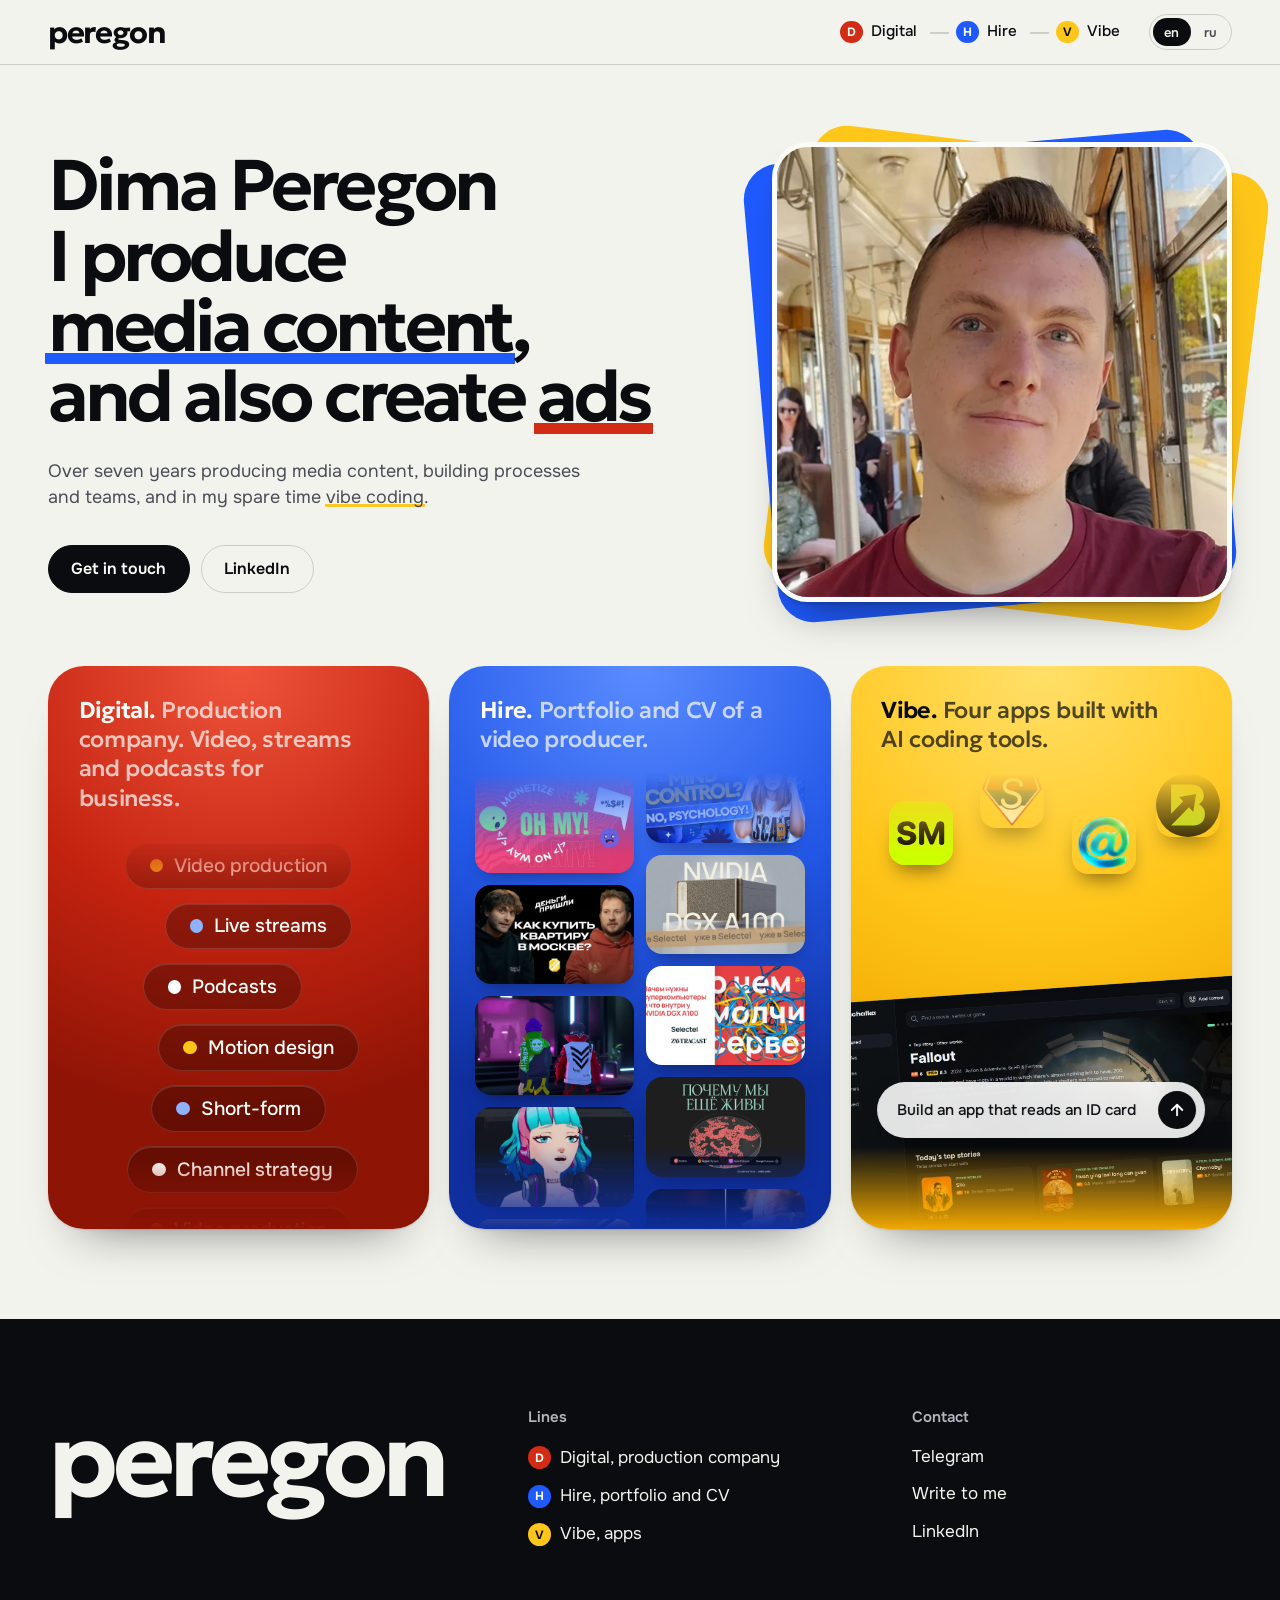
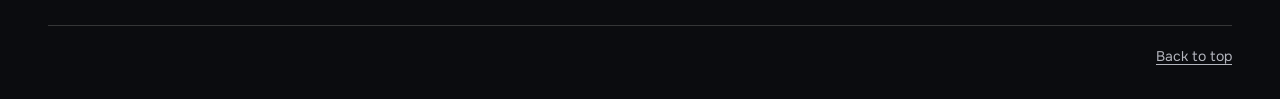
==== index.html @ d28f7de8 "Home: cache-bust stylesheets Co-Authored-By: Claude Sonnet 5.5 <noreply@anthropic.com>" ====
<!DOCTYPE html>
<html lang="en">
<head>
<meta charset="utf-8">
<meta name="viewport" content="width=device-width, initial-scale=1">
<title>Dmitrii Peregon</title>
<meta name="description" content="Dmitrii Peregon runs the production company Peregon Digital, produces video and builds apps. Three lines: /digital, /hire, /vibe.">
<link rel="canonical" href="https://peregon.cc/">
<meta property="og:title" content="Dmitrii Peregon">
<meta property="og:description" content="Production company, producer portfolio and side-project apps. Three lines from one station.">
<meta property="og:type" content="website">
<meta property="og:url" content="https://peregon.cc/">
<meta name="theme-color" content="#F4F4F0">
<link rel="icon" href="/favicon.svg" type="image/svg+xml">
<link rel="preload" href="/assets/fonts/geologica-latin-wght-normal.woff2" as="font" type="font/woff2" crossorigin>
<link rel="stylesheet" href="/assets/css/site.css?v=3">
<link rel="stylesheet" href="/assets/css/home.css?v=3">
</head>
<body class="page-home">
<header class="site-header" id="top">
  <div class="wrap">
    <a class="brand" href="/" aria-label="peregon.cc"><span>peregon</span>
    </a>
    <nav class="route" aria-label="Lines">
      <a class="stop" href="/digital"><i class="bullet bullet-d">D</i><span>Digital</span></a>
      <a class="stop" href="/hire"><i class="bullet bullet-h">H</i><span>Hire</span></a>
      <a class="stop" href="/vibe"><i class="bullet bullet-v">V</i><span>Vibe</span></a>
    </nav>
    <div class="lang" role="group" aria-label="Language">
      <button type="button" data-lang="en" aria-pressed="true">en</button>
      <button type="button" data-lang="ru" aria-pressed="false">ru</button>
    </div>
  </div>
</header>
<main>
  <section class="home-hero">
    <div class="wrap hero-grid">
      <div class="hero-copy">
        <h1 data-i18n="h.h1"><span class="h1-name">Dima Peregon</span>I produce <a class="to-h" href="/hire">media content</a>,<br>and also create <a class="to-d" href="/digital">ads</a></h1>
        <p class="hero-sub" data-i18n="h.about">Over seven years producing media content, building processes and teams, and in my spare time <a class="to-v" href="/vibe">vibe coding</a>.</p>
        <div class="btn-row">
          <a class="btn" href="mailto:peregond@icloud.com" data-i18n="h.mail">Get in touch</a>
          <a class="btn btn-ghost" href="https://www.linkedin.com/in/peregond/" rel="noopener">LinkedIn</a>
        </div>
      </div>
      <div class="hero-photo">
        <img src="/assets/img/dmitrii.webp" width="526" height="526" alt="Dmitrii Peregon" data-i18n-attr="alt:h.alt">
      </div>
    </div>
  </section>

  <section class="wrap home-lines" aria-labelledby="lines-title">
    <h2 class="sr-only" id="lines-title" data-i18n="h.lines">Lines</h2>
    <div class="acards">

      <a class="acard ac-d" href="/digital">
        <div class="ac-text"><h2>Digital</h2><p data-i18n="h.d">Production company. Video, streams and podcasts for business.</p></div>
        <div class="ac-visual" aria-hidden="true"><div class="chips-v"><span class="chip-v" data-i18n="x.c1">Video production</span><span class="chip-v" data-i18n="x.c2">Live streams</span><span class="chip-v" data-i18n="x.c3">Podcasts</span><span class="chip-v" data-i18n="x.c4">Motion design</span><span class="chip-v" data-i18n="x.c5">Short-form</span><span class="chip-v" data-i18n="x.c6">Channel strategy</span><span class="chip-v" data-i18n="x.c1">Video production</span><span class="chip-v" data-i18n="x.c2">Live streams</span><span class="chip-v" data-i18n="x.c3">Podcasts</span><span class="chip-v" data-i18n="x.c4">Motion design</span><span class="chip-v" data-i18n="x.c5">Short-form</span><span class="chip-v" data-i18n="x.c6">Channel strategy</span></div></div>
      </a>

      <a class="acard ac-h" href="/hire">
        <div class="ac-text"><h2>Hire</h2><p data-i18n="h.h">Portfolio and CV of a video producer.</p></div>
        <div class="ac-visual" aria-hidden="true">
          <div class="grid-v"><div class="gcol gcol-up"><img src="/assets/img/work/gbfrgUn2MOQ.webp" width="960" height="540" alt="" loading="lazy"><img src="/assets/img/work/o5N4jWkozaY.webp" width="960" height="540" alt="" loading="lazy"><img src="/assets/img/work/atLv50dhObE.webp" width="960" height="540" alt="" loading="lazy"><img src="/assets/img/work/uWjda6jvEHo.webp" width="960" height="540" alt="" loading="lazy"><img src="/assets/img/work/a71VV6Kzhkg.webp" width="960" height="540" alt="" loading="lazy"><img src="/assets/img/work/gbfrgUn2MOQ.webp" width="960" height="540" alt="" loading="lazy"><img src="/assets/img/work/o5N4jWkozaY.webp" width="960" height="540" alt="" loading="lazy"><img src="/assets/img/work/atLv50dhObE.webp" width="960" height="540" alt="" loading="lazy"><img src="/assets/img/work/uWjda6jvEHo.webp" width="960" height="540" alt="" loading="lazy"><img src="/assets/img/work/a71VV6Kzhkg.webp" width="960" height="540" alt="" loading="lazy"></div><div class="gcol gcol-down"><img src="/assets/img/work/emPqwdxOwn4.webp" width="960" height="540" alt="" loading="lazy"><img src="/assets/img/work/O16nj-dIBHU.webp" width="960" height="540" alt="" loading="lazy"><img src="/assets/img/work/cSgYvAuHnYk.webp" width="960" height="540" alt="" loading="lazy"><img src="/assets/img/work/kRT0A4dR2Yw.webp" width="960" height="540" alt="" loading="lazy"><img src="/assets/img/work/-QUXfbcRMto.webp" width="960" height="540" alt="" loading="lazy"><img src="/assets/img/work/emPqwdxOwn4.webp" width="960" height="540" alt="" loading="lazy"><img src="/assets/img/work/O16nj-dIBHU.webp" width="960" height="540" alt="" loading="lazy"><img src="/assets/img/work/cSgYvAuHnYk.webp" width="960" height="540" alt="" loading="lazy"><img src="/assets/img/work/kRT0A4dR2Yw.webp" width="960" height="540" alt="" loading="lazy"><img src="/assets/img/work/-QUXfbcRMto.webp" width="960" height="540" alt="" loading="lazy"></div></div>
        </div>
      </a>

      <a class="acard ac-v" href="/vibe">
        <div class="ac-text"><h2>Vibe</h2><p data-i18n="h.v">Four apps built with AI coding tools.</p></div>
        <div class="ac-visual" aria-hidden="true">
          <div class="app-shot"><img src="/assets/img/vibe/kachalka-featured.webp" width="1424" height="892" alt="" loading="lazy"></div>
          <img class="app-ico i1" src="/assets/img/vibe/saveme-icon.svg" width="64" height="64" alt="">
          <img class="app-ico i2" src="/assets/img/vibe/celik-icon.webp" width="64" height="64" alt="">
          <img class="app-ico i3" src="/assets/img/vibe/kachalka-icon.webp" width="64" height="64" alt="">
          <img class="app-ico i4" src="/assets/img/vibe/unik-icon.svg" width="64" height="64" alt="">
          <div class="prompt"><span class="typed" data-i18n="x.prompt">Build an app that reads an ID card</span><i><svg viewBox="0 0 24 24" width="18" height="18" fill="none" stroke="currentColor" stroke-width="2.4" stroke-linecap="round" stroke-linejoin="round" aria-hidden="true"><path d="M12 19V5M5 12l7-7 7 7"/></svg></i></div>
        </div>
      </a>

    </div>
  </section>
</main>
<footer class="site-footer">
  <div class="wrap">
    <div class="footer-top">
      <div>
        <div class="footer-word">peregon</div>
      </div>
      <div>
        <h4 data-i18n="f.lines">Lines</h4>
        <ul>
          <li><a href="/digital"><i class="bullet bullet-d">D</i><span data-i18n="f.d">Digital, production company</span></a></li>
          <li><a href="/hire"><i class="bullet bullet-h">H</i><span data-i18n="f.h">Hire, portfolio and CV</span></a></li>
          <li><a href="/vibe"><i class="bullet bullet-v">V</i><span data-i18n="f.v">Vibe, apps</span></a></li>
        </ul>
      </div>
      <div>
        <h4 data-i18n="f.contact">Contact</h4>
        <ul>
          <li><a href="https://t.me/peregond" rel="noopener">Telegram</a></li>
          <li><a href="mailto:peregond@icloud.com" data-i18n="f.write">Write to me</a></li>
          <li><a href="https://www.linkedin.com/in/peregond/" rel="noopener">LinkedIn</a></li>
        </ul>
      </div>
    </div>
    <div class="footer-bottom">
      <a href="#top" data-i18n="f.top">Back to top</a>
    </div>
  </div>
</footer>
<script>
window.I18N_RU = {
  'title': 'Дмитрий Перегон',
  'h.h1': '<span class="h1-name">Дима Перегон</span>Продюсирую <a class="to-h" href="/hire">медиаконтент</a>,<br>а также создаю <a class="to-d" href="/digital">рекламу</a>',
  'h.lines': 'Линии',
  'h.alt': 'Дмитрий Перегон',
  'h.mail': 'Написать',
  'h.about': 'Более семи лет продюсирую медиаконтент, выстраиваю процессы и команды, а в свободное время <a class="to-v" href="/vibe">вайбкожу</a>.',
  'h.d': 'Продакшен-компания. Видео, эфиры и подкасты для бизнеса.',
  'h.h': 'Портфолио и резюме видеопродюсера.',
  'h.v': 'Четыре приложения, собранные с помощью ИИ.',
  'x.c1': 'Видеопродакшен', 'x.c2': 'Прямые эфиры', 'x.c3': 'Подкасты', 'x.c4': 'Моушн-дизайн', 'x.c5': 'Короткие форматы', 'x.c6': 'Стратегия канала',
  'x.prompt': 'Сделай приложение, которое читает ID-карту'
};
</script>
<script src="/assets/js/site.js"></script>
</body>
</html>
---- assets/css/site.css ----
/* ==========================================================================
   peregon.cc
   Idea: a transit map. "Peregon" is the stretch of track between two stations,
   so the site is three lines leaving one interchange: Digital (red),
   Hire (blue), Vibe (yellow). Colour names the line and nothing else.
   Rules followed: tokens only past :root, one filled button recipe, labels in
   the body face (sentence case, untracked), mono only for addresses, versions
   and file names, no eyebrows, no arrows or dots in text, no emoji icons.
   ========================================================================== */

/* ---------- Fonts (self-hosted, SIL OFL) ---------- */
@font-face{font-family:"Geologica";font-style:normal;font-weight:100 900;font-display:swap;
  src:url("/assets/fonts/geologica-latin-wght-normal.woff2") format("woff2-variations");
  unicode-range:U+0000-00FF,U+0131,U+0152-0153,U+02BB-02BC,U+02C6,U+02DA,U+02DC,U+0304,U+0308,U+0329,U+2000-206F,U+20AC,U+2122,U+2191,U+2193,U+2212,U+2215,U+FEFF,U+FFFD}
@font-face{font-family:"Geologica";font-style:normal;font-weight:100 900;font-display:swap;
  src:url("/assets/fonts/geologica-cyrillic-wght-normal.woff2") format("woff2-variations");
  unicode-range:U+0301,U+0400-045F,U+0490-0491,U+04B0-04B1,U+2116}
@font-face{font-family:"Onest";font-style:normal;font-weight:100 900;font-display:swap;
  src:url("/assets/fonts/onest-latin-wght-normal.woff2") format("woff2-variations");
  unicode-range:U+0000-00FF,U+0131,U+0152-0153,U+02BB-02BC,U+02C6,U+02DA,U+02DC,U+0304,U+0308,U+0329,U+2000-206F,U+20AC,U+2122,U+2191,U+2193,U+2212,U+2215,U+FEFF,U+FFFD}
@font-face{font-family:"Onest";font-style:normal;font-weight:100 900;font-display:swap;
  src:url("/assets/fonts/onest-latin-ext-wght-normal.woff2") format("woff2-variations");
  unicode-range:U+0100-02BA,U+02BD-02C5,U+02C7-02CC,U+02CE-02D7,U+02DD-02FF,U+1D00-1DBF,U+1E00-1E9F,U+1EF2-1EFF,U+2020,U+20A0-20AB,U+20AD-20C0,U+2113,U+2C60-2C7F,U+A720-A7FF}
@font-face{font-family:"Onest";font-style:normal;font-weight:100 900;font-display:swap;
  src:url("/assets/fonts/onest-cyrillic-wght-normal.woff2") format("woff2-variations");
  unicode-range:U+0301,U+0400-045F,U+0490-0491,U+04B0-04B1,U+2116}
@font-face{font-family:"Martian Mono";font-style:normal;font-weight:100 800;font-display:swap;
  src:url("/assets/fonts/martian-mono-latin-wght-normal.woff2") format("woff2-variations");
  unicode-range:U+0000-00FF,U+0131,U+0152-0153,U+02BB-02BC,U+02C6,U+02DA,U+02DC,U+0304,U+0308,U+0329,U+2000-206F,U+20AC,U+2122,U+2191,U+2193,U+2212,U+2215,U+FEFF,U+FFFD}
@font-face{font-family:"Martian Mono";font-style:normal;font-weight:100 800;font-display:swap;
  src:url("/assets/fonts/martian-mono-cyrillic-wght-normal.woff2") format("woff2-variations");
  unicode-range:U+0301,U+0400-045F,U+0490-0491,U+04B0-04B1,U+2116}

/* ---------- Tokens ---------- */
:root{
  --paper:#F3F3EE;
  --white:#FBFBF8;
  --ink:#0B0C0F;
  --ink-2:#4A4D56;
  --red:#D22B16;       /* Digital */
  --blue:#1F5AFF;      /* Hire */
  --yellow:#FFC61A;    /* Vibe */
  --mint:#E8FAF3;      /* Hire bands, from the original page */
  --lav:#ECECFD;
  --sky:#E2F1FC;
  --peach:#FDE5E1;
  --rose:#FBE7F0;
  --ink-on-dark-2:#B4B6BE;

  --bg:var(--paper);
  --fg:var(--ink);
  --fg-2:var(--ink-2);
  --rule:color-mix(in srgb, var(--fg) 16%, transparent);
  --line:var(--ink);          /* the current page's line colour */
  --on-line:var(--white);
  --shadow:color-mix(in srgb, var(--ink) 18%, transparent);
  --focus:var(--blue);

  --font-display:"Geologica","Onest",system-ui,-apple-system,"Segoe UI",Roboto,sans-serif;
  --font-body:"Onest",system-ui,-apple-system,"Segoe UI",Roboto,"Helvetica Neue",Arial,sans-serif;
  --font-mono:"Martian Mono",ui-monospace,"SF Mono",Menlo,Consolas,monospace;

  --space-1:.25rem; --space-2:.5rem; --space-3:.75rem; --space-4:1rem; --space-5:1.5rem;
  --space-6:2rem; --space-7:3rem; --space-8:4.5rem; --space-9:7.5rem;
  --wrap:1240px;
  --gutter:clamp(20px,4vw,48px);
  --r-s:10px; --r-m:18px; --r-l:28px;
  --ease:cubic-bezier(.2,.7,.2,1);
  color-scheme:light;
}
.page-digital{--line:var(--red)}
.page-hire{--line:var(--blue);--bg:var(--white)}
.page-vibe{--line:var(--ink);--on-line:var(--yellow);--bg:var(--yellow);--fg-2:#3A3320;--focus:var(--ink);
  --rule:color-mix(in srgb, var(--ink) 24%, transparent)}

@view-transition{navigation:auto}

/* ---------- Base ---------- */
*,*::before,*::after{box-sizing:border-box}
html{-webkit-text-size-adjust:100%;scroll-behavior:smooth;scroll-padding-top:88px;overflow-x:clip}
body{margin:0;background:var(--bg);color:var(--fg);font:400 1.0625rem/1.55 var(--font-body);
  -webkit-font-smoothing:antialiased;text-rendering:optimizeLegibility;overflow-x:clip}
img,svg,video{display:block;max-width:100%;height:auto}
a{color:inherit;text-decoration-thickness:.08em;text-underline-offset:.18em}
h1,h2,h3,h4,p,ul,ol,dl,dd,figure{margin:0}
ul,ol{padding:0;list-style:none}
button{font:inherit;color:inherit;background:none;border:0;padding:0;cursor:pointer}
:focus-visible{outline:3px solid var(--focus);outline-offset:3px;border-radius:4px}
.contact :focus-visible,.h-cta :focus-visible,.site-footer :focus-visible{outline-color:var(--white)}
::selection{background:var(--ink);color:var(--paper)}
.sr-only{position:absolute;width:1px;height:1px;overflow:hidden;clip:rect(0 0 0 0);white-space:nowrap}

.wrap{width:min(100% - 2*var(--gutter), var(--wrap));margin-inline:auto}

h1,h2,h3{font-family:var(--font-display);font-weight:600;letter-spacing:-.035em;line-height:1.05;text-wrap:balance;overflow-wrap:break-word;min-width:0}
h1{font-size:clamp(2.5rem,6.2vw,5.4rem);line-height:1.04}
h2{font-size:clamp(2.1rem,3.8vw,3.25rem)}
h3{font-size:clamp(1.2rem,1.6vw,1.45rem);letter-spacing:-.02em;line-height:1.2}
.lead{font-size:clamp(1.125rem,1.5vw,1.375rem);line-height:1.45;color:var(--fg-2);max-width:62ch;text-wrap:pretty}
p{text-wrap:pretty}
.label{font-size:.875rem;line-height:1.4;color:var(--fg-2)}
.mono{font-family:var(--font-mono);font-size:.8125rem;letter-spacing:0}

/* Line badge, the round symbol a transit map uses for a line */
.bullet{display:inline-grid;place-items:center;flex:none;width:1.9em;height:1.9em;border-radius:50%;
  font:700 .75rem/1 var(--font-body);font-style:normal;background:var(--ink);color:var(--paper)}
.bullet-d{background:var(--red);color:var(--white)}
.bullet-h{background:var(--blue);color:var(--white)}
.bullet-v{background:var(--yellow);color:var(--ink)}

/* ---------- Buttons: one filled recipe, everything else outlined ---------- */
.btn{display:inline-flex;align-items:center;justify-content:center;gap:.6em;min-height:48px;padding:.7em 1.4em;border-radius:999px;
  font:600 1rem/1.25 var(--font-body);text-decoration:none;white-space:nowrap;
  background:var(--line);color:var(--on-line);border:1.5px solid var(--line);
  transition:background-color .2s,color .2s,border-color .2s}
.btn:hover{background:var(--fg);border-color:var(--fg);color:var(--bg)}
.btn:active{opacity:.85}
.btn-ghost{background:transparent;color:var(--fg);border-color:var(--rule)}
.btn-ghost:hover{background:transparent;color:var(--fg);border-color:var(--fg)}
.btn-row{display:flex;flex-wrap:wrap;gap:.7rem}
@media (max-width:480px){.btn{white-space:normal}}

.chip{display:inline-flex;align-items:center;padding:.4em .8em;border-radius:999px;border:1px solid var(--rule);font-size:.8125rem;line-height:1.2}
.chips{display:flex;flex-wrap:wrap;gap:.4rem}

/* ---------- Header ---------- */
.site-header{position:sticky;top:0;z-index:50;
  background:color-mix(in srgb, var(--bg) 86%, transparent);
  -webkit-backdrop-filter:saturate(1.4) blur(14px);backdrop-filter:saturate(1.4) blur(14px);
  border-bottom:1px solid var(--rule)}
.site-header .wrap{display:flex;align-items:center;gap:1rem;height:64px}
/* Wordmark: plain ink, bigger, no icon */
.brand{display:inline-flex;align-items:baseline;gap:.2rem;text-decoration:none;font:650 1.9rem/1 var(--font-display);letter-spacing:-.045em}
.brand small{font:500 .8125rem/1 var(--font-mono);color:var(--fg-2)}
.arc-d{stroke:var(--red)} .arc-h{stroke:var(--blue)} .arc-v{stroke:var(--yellow)}
.page-vibe .arc-v{stroke:var(--ink)}

.route{position:relative;display:flex;align-items:center;gap:clamp(.2rem,1.5vw,1.4rem);margin-left:auto}
.route::before{content:"";position:absolute;left:1.3rem;right:1.3rem;top:50%;height:2px;background:var(--rule);z-index:-1}
.stop{display:inline-flex;align-items:center;gap:.5rem;padding:.4rem .75rem .4rem .4rem;border-radius:999px;
  background:var(--bg);text-decoration:none;font:500 .95rem/1 var(--font-body);
  border:1px solid transparent;transition:border-color .2s}
.stop:hover{border-color:var(--rule)}
.stop[aria-current="page"]{background:var(--fg);color:var(--bg);font-weight:600}
.page-vibe .stop[aria-current="page"] .bullet-v{background:var(--yellow);color:var(--ink)}

.lang{display:inline-flex;border:1px solid var(--rule);border-radius:999px;padding:3px;gap:2px}
.lang button{padding:.45rem .7rem;border-radius:999px;font:600 .8125rem/1 var(--font-body);color:var(--fg-2)}
.lang button[aria-pressed="true"]{background:var(--fg);color:var(--bg)}

@media (max-width:720px){
  .brand small{display:none}
  .brand{font-size:1.5rem}
  .stop{padding:.3rem .55rem .3rem .3rem;font-size:.85rem;gap:.35rem}
  .route{margin-inline:auto}
  .site-header .wrap{gap:.4rem}
}
@media (max-width:560px){
  .brand{font-size:1.35rem}
  .stop span{display:none}
  .stop{padding:.3rem}
  .route{gap:.15rem;min-width:0}
  .lang{flex:none}
  .lang button{padding:.4rem .6rem}
}

/* ---------- Route rail: scroll position as a train on a line ---------- */
.rail{position:fixed;left:26px;top:112px;bottom:48px;width:14px;z-index:20;display:none}
@media (min-width:1420px){.rail{display:block}}
.rail::before{content:"";position:absolute;left:6px;top:0;bottom:0;width:2px;background:var(--rule)}
.rail-fill{position:absolute;left:6px;top:0;width:2px;height:100%;background:var(--line);transform-origin:top;transform:scaleY(var(--p,0))}
.rail a{position:absolute;left:0;width:14px;height:14px;margin-top:-7px;border-radius:50%;
  background:var(--bg);border:2px solid var(--fg);text-decoration:none;transition:background-color .2s,border-color .2s}
.rail a.passed{background:var(--line);border-color:var(--line)}
.rail a.now{border-color:var(--fg)}
.rail a span{position:absolute;left:26px;top:50%;transform:translateY(-50%);opacity:0;pointer-events:none;white-space:nowrap;
  padding:.4em .7em;border-radius:6px;background:var(--ink);color:var(--paper);font:500 .8125rem/1.2 var(--font-body);transition:opacity .15s}
.rail a:hover span,.rail a:focus-visible span{opacity:1}

/* ---------- Sections ---------- */
.section{padding-block:clamp(72px,9vw,136px)}
.section-head{display:grid;gap:1rem;margin-bottom:clamp(36px,5vw,72px)}
.band{border-top:1px solid var(--rule)}

/* Scroll reveal: the resting state is fully visible. Browsers without view
   timelines, or with reduced motion, simply show the content. */
@supports (animation-timeline:view()){
  @media (prefers-reduced-motion:no-preference){
    .reveal{animation:rise linear both;animation-timeline:view();animation-range:entry 0% entry 45%}
    @keyframes rise{from{opacity:.001;transform:translateY(24px)}to{opacity:1;transform:none}}
  }
}

/* ---------- Video tiles: a link that becomes a player on click ---------- */
.yt{position:relative;display:block;aspect-ratio:16/9;border-radius:var(--r-m);overflow:hidden;background:var(--ink);isolation:isolate;text-decoration:none}
.yt img{width:100%;height:100%;object-fit:cover}
.yt::after,.yt::before{content:"";position:absolute;left:50%;top:50%;translate:-50% -50%;transition:scale .25s var(--ease)}
.yt::after{width:68px;height:68px;border-radius:50%;background:var(--paper);box-shadow:0 8px 30px var(--shadow)}
.yt::before{z-index:1;width:22px;height:24px;margin-left:3px;background:var(--ink);clip-path:polygon(0 0,100% 50%,0 100%)}
.yt:hover::after,.yt:hover::before{scale:1.12}
.yt.is-playing::after,.yt.is-playing::before{display:none}
.yt iframe{position:absolute;inset:0;width:100%;height:100%;border:0}

/* ---------- Footer ---------- */
.site-footer{--bg:var(--ink);--fg:var(--paper);--fg-2:var(--ink-on-dark-2);--rule:color-mix(in srgb, var(--paper) 18%, transparent);
  background:var(--bg);color:var(--fg);padding-block:clamp(56px,7vw,96px) 32px}
.footer-top{display:grid;grid-template-columns:minmax(0,1.3fr) minmax(0,1fr) minmax(0,1fr);gap:clamp(32px,5vw,80px);align-items:start}
.footer-word{display:inline-block;white-space:nowrap;font:650 clamp(3rem,8.2vw,7rem)/1 var(--font-display);letter-spacing:-.055em;color:var(--paper)}
.footer-top h4{font:600 .9375rem/1.2 var(--font-body);color:var(--fg-2);margin-bottom:1.1rem}
.footer-top li+li{margin-top:.7rem}
.footer-top a{text-decoration:none;display:inline-flex;align-items:center;gap:.6rem}
.footer-top a:hover{text-decoration:underline}
.footer-note{color:var(--fg-2);max-width:34ch;margin-top:1.25rem;font-size:1rem}
.footer-bottom{display:flex;flex-wrap:wrap;justify-content:space-between;gap:.75rem 2rem;margin-top:clamp(48px,6vw,80px);padding-top:20px;
  border-top:1px solid var(--rule);color:var(--fg-2);font-size:.875rem}
@media (max-width:820px){.footer-top{grid-template-columns:repeat(2,minmax(0,1fr))}.footer-top>:first-child{grid-column:1/-1}}
@media (max-width:520px){.footer-top{grid-template-columns:minmax(0,1fr)}}

/* ==========================================================================
   HOME
   ========================================================================== */
.home-hero{padding-block:clamp(48px,8vw,112px) clamp(48px,6vw,88px)}
.home-hero h1{font-size:clamp(2.6rem,7.6vw,6.9rem);letter-spacing:-.045em;line-height:1.08;max-width:17ch}
html[lang="ru"] .home-hero h1{font-size:clamp(2.1rem,6.2vw,5.6rem);max-width:21ch}
.home-hero h1 a{text-decoration-thickness:.07em;text-underline-offset:.12em;transition:background-color .2s,color .2s}
.home-hero h1 .to-d:hover{background:var(--red);color:var(--white)}
.home-hero h1 .to-h:hover{background:var(--blue);color:var(--white)}
.home-hero h1 .to-v:hover{background:var(--yellow);color:var(--ink)}
.home-about{display:grid;grid-template-columns:auto minmax(0,1fr);gap:clamp(16px,2.4vw,28px);align-items:center;margin-top:clamp(36px,5vw,64px);max-width:760px}
.home-about img{width:clamp(72px,9vw,112px);aspect-ratio:1;border-radius:50%;object-fit:cover}
.home-about p{font-size:clamp(1.1rem,1.5vw,1.3rem);line-height:1.4}
.home-about .btn-row{margin-top:1.1rem}
@media (max-width:520px){.home-about{grid-template-columns:minmax(0,1fr)}}

.home-lines{padding-bottom:clamp(72px,9vw,136px)}
.board-head{display:grid;grid-template-columns:var(--cols);gap:1.5rem;padding:0 0 .9rem}
.board,.board-head{--cols:72px minmax(0,.9fr) minmax(0,1.4fr) 11.5rem}
.board{border-bottom:1px solid var(--rule)}
.row{position:relative;display:grid;grid-template-columns:var(--cols);gap:1.5rem;align-items:center;
  padding:clamp(22px,3vw,40px) 0;text-decoration:none;isolation:isolate;--c:var(--ink);--t:var(--white);transition:color .25s}
.row::before{content:"";position:absolute;inset:0 calc(-1*var(--gutter));background:var(--c);z-index:-1;
  transform:scaleY(0);transform-origin:top;transition:transform .4s var(--ease)}
.row::after{content:"";position:absolute;left:0;right:0;top:0;height:6px;background:var(--c);border-radius:0 3px 3px 0;
  transform-origin:left;animation:draw 1s var(--ease) both}
li:nth-child(2) .row::after{animation-delay:.12s} li:nth-child(3) .row::after{animation-delay:.24s}
@keyframes draw{from{transform:scaleX(0)}to{transform:none}}
.row:hover,.row:focus-visible{color:var(--t)}
.row:hover::before,.row:focus-visible::before{transform:none}
.row-d{--c:var(--red)} .row-h{--c:var(--blue)} .row-v{--c:var(--yellow);--t:var(--ink)}
.row .bullet{font-size:1.05rem;transition:background-color .25s,color .25s}
.row:hover .bullet,.row:focus-visible .bullet{background:var(--t);color:var(--c)}
.row-name{font:600 clamp(2rem,5vw,4.25rem)/1.05 var(--font-display);letter-spacing:-.045em}
.row-desc{font-size:clamp(1rem,1.3vw,1.2rem);line-height:1.4;max-width:44ch}
.row-url{font:500 .8125rem/1.2 var(--font-mono)}
@media (max-width:900px){
  .board-head{display:none}
  .row{grid-template-columns:auto minmax(0,1fr);gap:.6rem 1rem}
  .row-desc,.row-url{grid-column:1/-1}
  .row-url{opacity:.75}
}

/* ==========================================================================
   DIGITAL
   ========================================================================== */
.d-hero{padding-block:clamp(48px,7vw,104px) clamp(56px,6vw,96px)}
.d-hero .wrap{display:grid;grid-template-columns:minmax(0,1.05fr) minmax(0,.95fr);gap:clamp(32px,5vw,72px);align-items:center}
.d-hero h1{margin-bottom:1.5rem}
.d-hero .btn-row{margin-top:2rem}
.reel{display:grid;grid-template-columns:repeat(6,minmax(0,1fr));gap:12px}
.reel .yt:nth-child(1){grid-column:1/7}
.reel .yt:nth-child(2){grid-column:1/4}
.reel .yt:nth-child(3){grid-column:4/7}
@media (max-width:900px){.d-hero .wrap{grid-template-columns:minmax(0,1fr)}}

.stats{display:grid;grid-template-columns:repeat(4,minmax(0,1fr));border-top:6px solid var(--red)}
.stat{padding:1.75rem 1.5rem 0 0}
.stat+.stat{padding-left:1.5rem;border-left:1px solid var(--rule)}
.stat b{display:block;font:600 clamp(2.4rem,5vw,4.5rem)/1 var(--font-display);letter-spacing:-.05em;font-variant-numeric:tabular-nums}
.stat span{display:block;margin-top:.75rem;color:var(--fg-2);font-size:1rem;line-height:1.4;max-width:24ch}
.stats-note{margin-top:1.5rem}
.d-stats{padding-top:0;padding-bottom:clamp(72px,8vw,120px)}
@media (max-width:820px){.stats{grid-template-columns:repeat(2,minmax(0,1fr))}.stat{padding-bottom:1.5rem}.stat:nth-child(3){padding-left:0;border-left:0}
  .stat:nth-child(n+3){border-top:1px solid var(--rule)}}

/* Services: two staggered columns, hairlines only */
.services{display:grid;grid-template-columns:repeat(2,minmax(0,1fr));gap:0 clamp(40px,8vw,128px);align-items:start}
.services>div:nth-child(2){padding-top:clamp(0px,6vw,88px)}
.service{padding:1.75rem 0 2.5rem;border-top:1px solid var(--rule);display:grid;gap:.8rem}
.service h3{font-size:clamp(1.5rem,2.4vw,2.1rem)}
.service p{color:var(--fg-2);max-width:44ch}
@media (max-width:760px){.services{grid-template-columns:minmax(0,1fr)}.services>div:nth-child(2){padding-top:0}}

/* Process: a line with five stations */
.process{display:grid;grid-template-columns:repeat(5,minmax(0,1fr));position:relative;isolation:isolate}
.process::before{content:"";position:absolute;left:11px;right:0;top:11px;height:6px;margin-top:-3px;background:var(--red);border-radius:3px;z-index:-1}
.station{position:relative;padding:44px 1.25rem 0 0}
.station::before{content:"";position:absolute;left:0;top:0;width:22px;height:22px;border-radius:50%;background:var(--bg);border:5px solid var(--ink)}
.station:last-child::before{background:var(--ink)}
.station h3{margin:0 0 .5rem}
.station p{color:var(--fg-2);font-size:1rem}
.process-note{margin-top:clamp(32px,4vw,56px);display:grid;grid-template-columns:auto minmax(0,1fr);gap:1rem 1.5rem;align-items:center;
  padding:1.5rem 1.75rem;border-radius:var(--r-m);background:var(--ink);color:var(--paper)}
.process-note b{font:600 clamp(2rem,4vw,3rem)/1 var(--font-display);letter-spacing:-.04em;color:var(--yellow);white-space:nowrap}
.process-note p{max-width:70ch}
@media (max-width:900px){
  .process{grid-template-columns:minmax(0,1fr)}
  .process::before{display:none}
  .station{padding:0 0 2rem 48px}
  .station:last-child{padding-bottom:0}
  .station:not(:last-child)::after{content:"";position:absolute;left:8px;top:11px;bottom:-11px;width:6px;background:var(--red);z-index:-1}
  .process-note{grid-template-columns:minmax(0,1fr)}
}

/* Work: uneven tiles on a 12-column grid */
.work-grid{display:grid;grid-template-columns:repeat(12,minmax(0,1fr));gap:clamp(28px,3vw,44px) clamp(16px,2vw,24px);align-items:start}
.work{grid-column:span 4}
.work:nth-child(1){grid-column:span 7}
.work:nth-child(2){grid-column:span 5}
.work:nth-child(3){grid-column:span 5}
.work:nth-child(4){grid-column:span 7}
.work:nth-child(5),.work:nth-child(6){grid-column:span 6}
.work figcaption{margin-top:.9rem;display:grid;gap:.3rem}
.work figcaption b{font:600 1.15rem/1.25 var(--font-display);letter-spacing:-.02em}
.work figcaption span{color:var(--fg-2);font-size:1rem}
.work-note{margin-top:2.5rem;display:flex;flex-wrap:wrap;align-items:center;justify-content:space-between;gap:1rem;color:var(--fg-2)}
@media (max-width:900px){.work-grid{grid-template-columns:repeat(2,minmax(0,1fr))}.work,.work:nth-child(n){grid-column:auto}}
@media (max-width:560px){.work-grid{grid-template-columns:minmax(0,1fr)}}

.sectors{border-top:1px solid var(--rule)}
.sector{display:grid;grid-template-columns:minmax(0,.7fr) minmax(0,1.6fr);gap:1.5rem;align-items:baseline;padding:1.5rem 0;border-bottom:1px solid var(--rule)}
.sector h3{font-size:clamp(1.5rem,2.6vw,2.25rem);letter-spacing:-.035em}
.sector p{color:var(--fg-2)}
.sector p b{color:var(--fg);font-weight:600}
@media (max-width:720px){.sector{grid-template-columns:minmax(0,1fr);gap:.4rem}}

.founder{display:grid;grid-template-columns:minmax(200px,340px) minmax(0,1fr);gap:clamp(28px,5vw,80px);align-items:center}
.founder img{width:100%;aspect-ratio:1;object-fit:cover;border-radius:var(--r-l)}
.founder h2{margin-bottom:1.25rem}
.founder p+p{margin-top:1rem}
.founder .btn-row{margin-top:1.75rem}
@media (max-width:720px){.founder{grid-template-columns:minmax(0,1fr)}.founder img{max-width:240px}}

.contact{--bg:var(--red);--fg:var(--white);--fg-2:var(--white);--rule:color-mix(in srgb, var(--white) 40%, transparent);
  --line:var(--white);--on-line:var(--red);background:var(--bg);color:var(--fg)}
.contact h2{font-size:clamp(2.2rem,6vw,5.2rem);max-width:16ch}
.contact .mail{display:inline-block;margin-top:clamp(24px,4vw,48px);font:600 clamp(1.4rem,4.4vw,3.6rem)/1.1 var(--font-display);letter-spacing:-.04em;
  text-decoration:underline;text-decoration-thickness:.06em;text-underline-offset:.14em;overflow-wrap:anywhere}
.facts{display:grid;grid-template-columns:repeat(4,minmax(0,1fr));gap:1.5rem;margin-top:clamp(40px,6vw,80px);padding-top:1.5rem;border-top:1px solid var(--rule)}
.facts dt{font-size:.9375rem;margin-bottom:.4rem}
.facts dd{font-weight:600}
@media (max-width:720px){.facts{grid-template-columns:repeat(2,minmax(0,1fr))}}

/* ==========================================================================
   HIRE  (the Tilda page's pastel bands, white cards and pills)
   ========================================================================== */
.h-hero{padding-block:clamp(40px,6vw,88px) clamp(56px,6vw,96px)}
.h-hero .wrap{display:grid;grid-template-columns:minmax(0,1fr) minmax(220px,340px);gap:clamp(28px,5vw,80px);align-items:start}
.h-hero h1{font-size:clamp(2.2rem,5vw,4.4rem);margin-bottom:1.5rem;font-weight:500}
.h-hero .lead{color:var(--fg)}
.portrait img{width:100%;aspect-ratio:1;object-fit:cover;border-radius:50%}
.h-sub{margin-top:clamp(32px,4vw,48px)}
.h-sub h2{font:600 1.35rem/1.2 var(--font-body);letter-spacing:-.01em;margin-bottom:1rem}
.pills{display:flex;flex-wrap:wrap;gap:.6rem}
.pill{display:inline-flex;align-items:center;padding:.7em 1.2em;border-radius:999px;background:var(--pc,var(--paper));
  font:600 1.02rem/1.2 var(--font-body);text-decoration:none;transition:background-color .2s,color .2s}
a.pill:hover{background:var(--fg);color:var(--bg)}
.passion{margin-top:1.5rem;max-width:66ch}
.h-hero .btn-row{margin-top:1.75rem;align-items:center}
.h-hero .mail{font-weight:600;color:var(--blue);font-size:1.1rem}
@media (max-width:820px){.h-hero .wrap{grid-template-columns:minmax(0,1fr)}.portrait{grid-row:1;max-width:170px}}

.ind{background:var(--tint);padding-block:clamp(56px,7vw,104px)}
.ind-head{display:flex;flex-wrap:wrap;align-items:center;gap:.9rem 1.75rem;margin-bottom:1.25rem}
.ind-head h2{font-size:1rem;letter-spacing:0}
.ind-head h2 .pill{background:var(--white);font-size:1.25rem;padding:.6em 1.1em}
.companies{display:flex;flex-wrap:wrap;align-items:center;gap:.6rem 1.4rem;font-size:1.15rem;font-weight:500}
.companies>span:first-child{color:var(--fg-2)}
.companies a{display:inline-flex;align-items:center;gap:.4em;color:var(--blue)}
.companies img{width:22px;height:22px;object-fit:contain}
.ind-sum{max-width:64ch;font-size:1.08rem;margin-bottom:clamp(20px,3vw,32px)}
.cards{display:grid;grid-template-columns:repeat(2,minmax(0,1fr));gap:clamp(14px,1.6vw,20px)}
.card{background:var(--white);border-radius:var(--r-l);padding:clamp(18px,2vw,26px);display:flex;flex-direction:column;gap:1rem}
.card h3{font:600 1.08rem/1.3 var(--font-body);letter-spacing:-.01em;max-width:34ch;text-wrap:balance}
.card h3 a{color:var(--blue)}
.card .yt{margin-top:auto}
.card dl{display:grid;gap:.9rem;font-size:1rem;line-height:1.5}
.card dt{font-weight:700}
.card dd+dd{margin-top:.7rem}
.card-wide{grid-column:1/-1}
.card-duo{display:grid;grid-template-columns:repeat(2,minmax(0,1fr));gap:12px}
.case{display:grid;grid-template-columns:minmax(0,1.05fr) minmax(0,1fr);gap:clamp(18px,3vw,44px);align-items:center}
.case .yt{margin-top:0}
.case.flip>:first-child{order:2}
.case-text{display:grid;gap:1.1rem;padding-block:.5rem}
.case-text h3{font-size:clamp(1.15rem,1.7vw,1.5rem);font-family:var(--font-display);letter-spacing:-.025em;line-height:1.2}
.case-media{display:grid;gap:1rem}
.card-stats{background:var(--blue);color:var(--white);justify-content:center}
.card-stats ul{display:grid;gap:clamp(.6rem,1.4vw,1.1rem)}
.card-stats li{display:flex;align-items:baseline;gap:.6em;border-bottom:1px solid color-mix(in srgb, var(--white) 35%, transparent);padding-bottom:clamp(.6rem,1.4vw,1.1rem)}
.card-stats li:last-child{border:0;padding:0}
.card-stats b{font:600 clamp(2.4rem,5.4vw,4.4rem)/1 var(--font-display);letter-spacing:-.05em;min-width:3.1ch;font-variant-numeric:tabular-nums}
.card-stats span{font-size:clamp(1rem,1.5vw,1.3rem)}
@media (max-width:820px){.case{grid-template-columns:minmax(0,1fr)}.case.flip>:first-child{order:0}}
@media (max-width:720px){.cards{grid-template-columns:minmax(0,1fr)}}
@media (max-width:420px){.card-duo{grid-template-columns:minmax(0,1fr)}}

.cv{padding-block:clamp(72px,9vw,136px)}
.cv-list{border-top:1px solid var(--rule)}
.job{display:grid;grid-template-columns:minmax(150px,220px) minmax(0,1fr) auto;gap:.4rem 2rem;padding:1.4rem 0;border-bottom:1px solid var(--rule);align-items:baseline}
.job time,.job .where{color:var(--fg-2);font-size:.9375rem}
.job h3{font-size:1.3rem}
.job p{color:var(--fg-2);margin-top:.3rem}
.job p b{color:var(--fg);font-weight:600}
@media (max-width:720px){.job{grid-template-columns:minmax(0,1fr)}}
.cv-extra{display:grid;grid-template-columns:minmax(0,1.6fr) minmax(0,1fr) minmax(0,1fr);gap:clamp(24px,4vw,56px);margin-top:clamp(40px,5vw,64px)}
.cv-extra h3{font:600 1.2rem/1.2 var(--font-display);margin-bottom:1rem}
.cv-extra p+p{margin-top:.8rem}
.cv-extra p b{font-weight:600}
@media (max-width:820px){.cv-extra{grid-template-columns:minmax(0,1fr)}}
.h-cta{--bg:var(--blue);--fg:var(--white);--line:var(--white);--on-line:var(--blue);--rule:color-mix(in srgb, var(--white) 50%, transparent);background:var(--bg);color:var(--fg)}
.h-cta h2{font-size:clamp(2.2rem,6vw,5rem);max-width:15ch}
.h-cta .btn-row{margin-top:clamp(24px,4vw,44px)}

/* ==========================================================================
   VIBE  (the yellow line: ink panels on signal yellow)
   ========================================================================== */
.v-hero{padding-block:clamp(48px,7vw,104px) clamp(48px,5vw,80px)}
.v-hero h1{font-size:clamp(3rem,10.5vw,10rem);letter-spacing:-.06em;line-height:.95;margin-bottom:clamp(28px,4vw,56px)}
.v-hero .wrap>div{display:grid;grid-template-columns:minmax(0,1.3fr) minmax(0,1fr);gap:clamp(24px,5vw,80px);align-items:end}
.v-hero .lead{color:var(--fg)}
.v-index{border-top:6px solid var(--ink)}
.v-index a{display:grid;grid-template-columns:minmax(0,1fr) auto;gap:1rem;align-items:baseline;padding:.8rem 0;border-bottom:1px solid var(--rule);text-decoration:none;
  font:600 1.15rem/1.2 var(--font-display);letter-spacing:-.02em}
.v-index a span:first-child{text-decoration:underline;text-decoration-color:transparent;text-underline-offset:.2em;text-decoration-thickness:.08em;transition:text-decoration-color .2s}
.v-index a:hover span:first-child{text-decoration-color:currentColor}
.v-index .label{font:400 .875rem/1.3 var(--font-body);color:var(--fg-2);text-align:right}
@media (max-width:820px){.v-hero .wrap>div{grid-template-columns:minmax(0,1fr)}}

.projects{display:grid;gap:clamp(16px,2vw,28px);padding-bottom:clamp(72px,8vw,128px)}
.project{--p-bg:var(--ink);--p-fg:var(--paper);--p-2:var(--ink-on-dark-2);--p-rule:color-mix(in srgb, var(--paper) 20%, transparent);--p-acc:var(--yellow);
  background:var(--p-bg);color:var(--p-fg);border-radius:clamp(22px,3vw,40px);padding:clamp(22px,3.4vw,52px);
  display:grid;grid-template-columns:minmax(0,1fr) minmax(0,1.15fr);gap:clamp(24px,4vw,64px);align-items:center;overflow:hidden}
.project.light{--p-bg:var(--white);--p-fg:var(--ink);--p-2:var(--ink-2);--p-rule:color-mix(in srgb, var(--ink) 18%, transparent);--p-acc:var(--ink)}
.project.flip{grid-template-columns:minmax(0,1.15fr) minmax(0,1fr)}
.project.flip .p-visual{order:-1}
.p-top{display:flex;align-items:center;gap:1rem;margin-bottom:clamp(20px,3vw,36px)}
.p-top img{width:56px;height:56px;border-radius:14px}
.p-top p{color:var(--p-2);font-size:.9375rem;line-height:1.5}
.p-top .mono{color:var(--p-fg);display:block}
.project h2{font-size:clamp(2.4rem,5.4vw,4.6rem);letter-spacing:-.05em}
.p-tag{margin-top:1rem;font:500 clamp(1.1rem,1.6vw,1.35rem)/1.35 var(--font-display);letter-spacing:-.02em;max-width:30ch;text-wrap:balance}
.p-facts{margin-top:1.5rem;display:grid;gap:.55rem;color:var(--p-2);font-size:1rem}
.p-facts li{padding-left:1.2rem;position:relative}
.p-facts li::before{content:"";position:absolute;left:0;top:.62em;width:7px;height:7px;border-radius:50%;background:var(--p-acc)}
.project .chips{margin-top:1.5rem}
.project .chip{border-color:var(--p-rule);color:var(--p-fg)}
.project .btn-row{margin-top:1.75rem}
.project .btn{--line:var(--p-fg);--on-line:var(--p-bg)}
.project .btn:hover{background:transparent;color:var(--p-fg);border-color:var(--p-fg)}
.project .btn-ghost{--line:transparent}
.project .btn-ghost{background:transparent;color:var(--p-fg);border-color:var(--p-rule)}
.project .btn-ghost:hover{border-color:var(--p-fg)}
.p-private{display:inline-flex;align-items:center;min-height:48px;padding:.5em 1.2em;border-radius:999px;border:1.5px dashed var(--p-rule);color:var(--p-2);font-size:.9375rem}
.p-note{margin-top:1.25rem;color:var(--p-2);font-size:.9375rem;line-height:1.5;max-width:46ch}
.p-visual{position:relative;min-width:0}
.shot{border-radius:14px;box-shadow:0 24px 60px var(--shadow);border:1px solid var(--p-rule)}
.shot.bare{border:0;border-radius:0;box-shadow:none;filter:drop-shadow(0 18px 30px var(--shadow))}
.shot-phone{position:absolute;right:0;bottom:-7%;width:25%;filter:drop-shadow(0 16px 28px var(--shadow))}
.p-visual.has-phone{padding-right:12%;margin-bottom:5%}
.p-visual.has-mac{margin-bottom:12%}
.shot-mac{position:absolute;left:-7%;bottom:-14%;width:66%;height:auto;border-radius:12px;box-shadow:0 22px 44px rgba(0,0,0,.55)}
@media (max-width:900px){.shot-mac{left:-2%}}
@media (max-width:900px){.project,.project.flip{grid-template-columns:minmax(0,1fr)}.project.flip .p-visual{order:0}}

/* Architecture of SaveMe: nodes separated by hairlines, no boxes inside the card */
.flow{display:grid;gap:6px;font-size:.9375rem;line-height:1.35}
.flow-row{display:grid;grid-auto-flow:column;grid-auto-columns:minmax(0,1fr);gap:20px}
.node{padding:.9rem 0;border-top:1px solid var(--p-rule);display:grid;gap:.3rem;align-content:start}
.node b{font:600 1.1rem/1.2 var(--font-display);letter-spacing:-.02em}
.node span{color:var(--p-2)}
.node .file{font-family:var(--font-mono);font-size:.8125rem}
.node.acc b{color:var(--p-acc)}
.flow-arrow{justify-self:start;width:2px;height:20px;background:var(--p-2);margin-left:2px}
@media (max-width:480px){.flow-row{grid-auto-flow:row;gap:0}}

.v-note{padding-bottom:clamp(72px,8vw,128px)}
.v-note p{font:500 clamp(1.4rem,3.2vw,2.6rem)/1.2 var(--font-display);letter-spacing:-.03em;max-width:26ch;text-wrap:balance}
.v-note .btn-row{margin-top:2rem}

/* ==========================================================================
   404
   ========================================================================== */
.lost{min-height:60svh;display:grid;align-content:center;gap:1.5rem;padding-block:clamp(64px,10vw,140px)}
.lost h1{font-size:clamp(3rem,10vw,8rem)}

@media (prefers-reduced-motion:reduce){
  *,*::before,*::after{animation-duration:.01ms !important;animation-iteration-count:1 !important;transition-duration:.01ms !important}
  html{scroll-behavior:auto}
}
@media print{.site-header,.rail,.lang{display:none}.yt::after,.yt::before{display:none}}


/* shared footer: only the back-to-top link sits at the bottom, on the right */
.footer-bottom{justify-content:flex-end}
---- assets/css/home.css ----
/* ==========================================================================
   peregon.cc home: the original transit-line idea, refined. Short headline,
   a stack of work cards, and three line rows as rounded cards.
   Loaded after site.css, scoped to body.page-home.
   ========================================================================== */
.page-home{--bg:#F3F3EE}

/* ---------- Hero ---------- */
.page-home .home-hero{padding-block:clamp(40px,6vw,88px) clamp(36px,5vw,64px)}
.hero-grid{display:grid;grid-template-columns:minmax(0,1.15fr) minmax(0,.85fr);gap:clamp(24px,4vw,64px);align-items:center}
.page-home .home-hero h1{font-size:clamp(2.2rem,5.6vw,5rem);font-weight:600;line-height:.98;letter-spacing:-.055em;max-width:none}
html[lang="ru"] .page-home .home-hero h1{font-size:clamp(2rem,4.9vw,4.4rem)}
.h1-name{display:block}
/* each word wears its line colour as a highlighter stroke */
.page-home .home-hero h1 a,.page-home .home-hero .hero-sub a{text-decoration:none;padding:0 .04em;margin:0 -.04em;border-radius:.12em;
  background:linear-gradient(var(--c),var(--c)) 0 92%/100% .16em no-repeat;transition:background-size .3s var(--ease),color .25s}
.page-home .home-hero .to-d{--c:var(--red)} .page-home .home-hero .to-h{--c:var(--blue)} .page-home .home-hero .to-v{--c:var(--yellow)}
.page-home .home-hero h1 a:hover,.page-home .home-hero .hero-sub a:hover{background-size:100% 100%;background-position:0 100%}
.page-home .home-hero .to-d:hover,.page-home .home-hero .to-h:hover{color:var(--white)}
.page-home .home-hero .to-v:hover{color:var(--ink)}
.hero-sub{margin-top:clamp(18px,2.4vw,28px);max-width:46ch;font-size:clamp(1.05rem,1.4vw,1.25rem);line-height:1.45;color:var(--fg-2)}
.hero-copy .btn-row{margin-top:clamp(22px,3vw,34px)}

/* portrait with two line-coloured plates behind it */
.hero-photo{position:relative;justify-self:end;width:min(100%,460px);aspect-ratio:1;isolation:isolate}
.hero-photo::before,.hero-photo::after{content:"";position:absolute;inset:0;border-radius:36px;z-index:-1;transition:rotate .5s var(--ease),translate .5s var(--ease)}
.hero-photo::before{background:var(--yellow);rotate:7deg;translate:14px 6px}
.hero-photo::after{background:var(--blue);rotate:-5deg;translate:-12px 4px}
.hero-photo img{width:100%;height:100%;object-fit:cover;border-radius:36px;border:5px solid var(--white);
  box-shadow:0 2px 3px rgba(11,12,15,.12),0 28px 44px -24px rgba(11,12,15,.55)}
.hero-photo:hover::before{rotate:10deg;translate:20px 8px}
.hero-photo:hover::after{rotate:-8deg;translate:-18px 6px}
@media (max-width:900px){
  .hero-grid{grid-template-columns:minmax(0,1fr)}
  .hero-photo{width:min(78%,300px);justify-self:center;margin-top:8px}
}

/* ---------- Line cards, Apple style: title inside, motion beneath ---------- */
.page-home .home-lines{padding-bottom:clamp(56px,7vw,104px)}
.acards{display:grid;grid-template-columns:repeat(3,minmax(0,1fr));gap:clamp(12px,1.6vw,20px)}
.acard{--pad:clamp(24px,2.4vw,34px);position:relative;display:flex;flex-direction:column;min-height:clamp(480px,44vw,600px);padding:var(--pad);border-radius:36px;overflow:hidden;isolation:isolate;
  color:var(--white);box-shadow:0 1px 2px rgba(11,12,15,.12),0 30px 50px -34px rgba(11,12,15,.6);
  transition:transform .5s var(--ease),box-shadow .5s var(--ease)}
.acard:hover{transform:translateY(-4px);box-shadow:0 1px 2px rgba(11,12,15,.12),0 40px 60px -34px rgba(11,12,15,.7)}
.ac-d{background:radial-gradient(120% 80% at 50% 0%,#F0553C 0%,#C42310 55%,#8E1405 100%)}
.ac-h{background:radial-gradient(120% 80% at 50% 0%,#5B8CFF 0%,#2358E8 55%,#0F2F9E 100%)}
.ac-v{background:radial-gradient(120% 80% at 50% 0%,#FFE06A 0%,#FFC61A 55%,#F2A900 100%);color:var(--ink)}
.acard{text-decoration:none}
.ac-text{position:relative;z-index:3;max-width:26ch}
.ac-text h2,.ac-text p{display:inline;font:600 clamp(1.3rem,1.8vw,1.6rem)/1.2 var(--font-display);letter-spacing:-.03em}
.ac-text p{margin:0 0 0 .3em;font-weight:500;opacity:.72;letter-spacing:-.015em}
.ac-visual{position:relative;flex:1 1 0px;min-height:clamp(300px,26vw,380px);margin:18px calc(-1*var(--pad)) calc(-1*var(--pad));z-index:1;overflow:hidden;
  -webkit-mask-image:linear-gradient(to bottom,transparent 0,#000 18%,#000 82%,transparent 100%);mask-image:linear-gradient(to bottom,transparent 0,#000 18%,#000 82%,transparent 100%)}

/* Digital: chips scroll up like a list of services */
.chips-v{display:flex;flex-direction:column;align-items:center;gap:14px;padding-top:10px;animation:scroll-up 22s linear infinite}
.chip-v{display:inline-flex;align-items:center;gap:.7rem;padding:.8rem 1.5rem;border-radius:999px;background:rgba(0,0,0,.28);
  border:1px solid rgba(255,255,255,.14);font:500 clamp(1.05rem,1.5vw,1.3rem)/1 var(--font-body);white-space:nowrap;box-shadow:inset 0 1px 0 rgba(255,255,255,.12)}
.chip-v::before{content:"";width:.7em;height:.7em;border-radius:50%;background:#fff}
.chip-v:nth-child(3n+1)::before{background:var(--yellow)} .chip-v:nth-child(3n+2)::before{background:#8FB2FF}
.chip-v:nth-child(even){margin-left:2.5rem} .chip-v:nth-child(3n){margin-right:2rem}
.acard:hover .chips-v{animation-play-state:paused}
@keyframes scroll-up{to{transform:translateY(calc(-50% - 7px))}}

/* Hire: two columns of work move in opposite directions, with a floating pill */
.grid-v{position:absolute;inset:0;display:grid;grid-template-columns:1fr 1fr;gap:12px;padding:0 clamp(18px,2vw,26px)}
.gcol{display:flex;flex-direction:column;gap:12px}
.gcol img{width:100%;aspect-ratio:16/10;object-fit:cover;border-radius:16px;box-shadow:0 10px 20px -10px rgba(0,0,0,.5)}
.gcol-up{animation:scroll-up 38s linear infinite}
.gcol-down{animation:scroll-down 44s linear infinite;margin-top:-30px}
@keyframes scroll-down{from{transform:translateY(calc(-50% - 6px))}to{transform:none}}
.acard:hover .gcol{animation-play-state:paused}
.prompt i{display:grid;place-items:center;flex:none;width:38px;height:38px;border-radius:50%;background:var(--ink);color:#fff;font-style:normal;line-height:0}
@keyframes bob{50%{transform:translateY(-8px)}}

/* Vibe: app icons float over a screenshot while a prompt types itself */
.app-shot{position:absolute;left:-6%;right:-14%;bottom:-10%;border-radius:20px;overflow:hidden;rotate:-4deg;box-shadow:0 24px 40px -16px rgba(0,0,0,.6);animation:drift 9s ease-in-out infinite alternate}
.app-shot img{display:block;width:100%}
@keyframes drift{to{rotate:-2deg;translate:-8px -10px}}
.app-ico{position:absolute;width:clamp(48px,5vw,64px);height:auto;aspect-ratio:1;border-radius:16px;box-shadow:0 12px 20px -8px rgba(0,0,0,.5);animation:bob 4.6s ease-in-out infinite}
.app-ico.i1{left:10%;top:6%;animation-delay:-.8s} .app-ico.i2{left:34%;top:-2%;animation-delay:-2.2s}
.app-ico.i3{left:58%;top:8%;animation-delay:-1.4s} .app-ico.i4{left:80%;top:0;animation-delay:-3s}
.prompt{position:absolute;left:50%;bottom:20%;translate:-50% 0;width:min(86%,360px);display:flex;align-items:center;justify-content:space-between;gap:.8rem;
  padding:.55rem .55rem .55rem 1.2rem;border-radius:999px;background:rgba(255,255,255,.88);backdrop-filter:blur(14px);color:var(--ink);
  font:500 .95rem/1.2 var(--font-body);box-shadow:0 14px 30px -12px rgba(0,0,0,.6)}
.typed{display:block;flex:1;min-width:0;overflow:hidden;white-space:nowrap;animation:typing 7s steps(36) infinite}
@keyframes typing{0%{clip-path:inset(0 100% 0 0)}55%,85%{clip-path:inset(0 0 0 0)}100%{clip-path:inset(0 100% 0 0)}}

@media (max-width:900px){
  .acards{grid-template-columns:minmax(0,1fr)}
  .acard{min-height:480px}
}
@media (prefers-reduced-motion:reduce){
  .chips-v,.gcol,.app-shot,.app-ico,.typed{animation:none}
  .typed{clip-path:none}
}

.ac-text h2::after{content:"."}
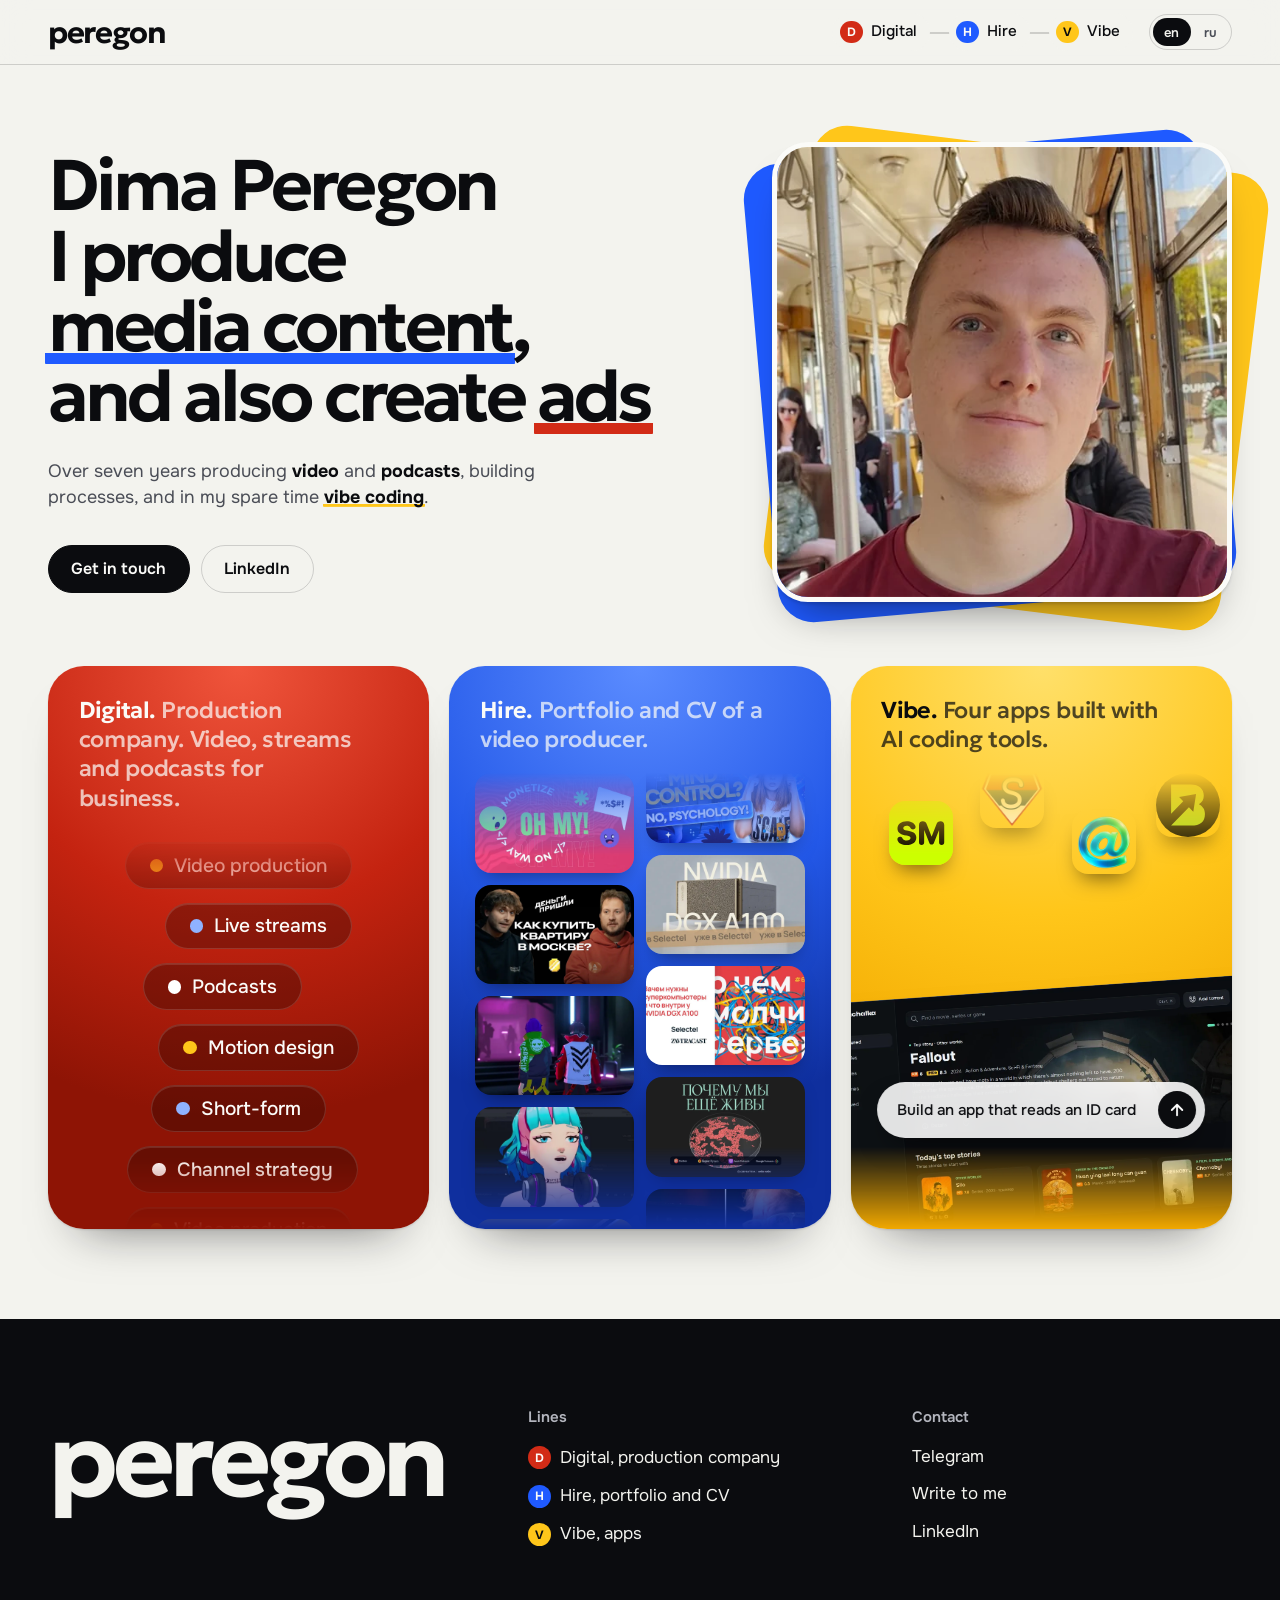
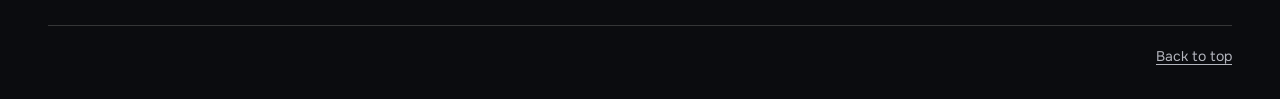
==== commit ad0232a6: "Home: subtitle rewrite, bold key words Co-Authored-By: Claude Sonnet 5.5 <noreply@anthropic.com>" ====
--- a/index.html
+++ b/index.html
@@ -13,8 +13,8 @@
 <meta name="theme-color" content="#F4F4F0">
 <link rel="icon" href="/favicon.svg" type="image/svg+xml">
 <link rel="preload" href="/assets/fonts/geologica-latin-wght-normal.woff2" as="font" type="font/woff2" crossorigin>
-<link rel="stylesheet" href="/assets/css/site.css?v=3">
-<link rel="stylesheet" href="/assets/css/home.css?v=3">
+<link rel="stylesheet" href="/assets/css/site.css?v=4">
+<link rel="stylesheet" href="/assets/css/home.css?v=4">
 </head>
 <body class="page-home">
 <header class="site-header" id="top">
@@ -37,7 +37,7 @@
     <div class="wrap hero-grid">
       <div class="hero-copy">
         <h1 data-i18n="h.h1"><span class="h1-name">Dima Peregon</span>I produce <a class="to-h" href="/hire">media content</a>,<br>and also create <a class="to-d" href="/digital">ads</a></h1>
-        <p class="hero-sub" data-i18n="h.about">Over seven years producing media content, building processes and teams, and in my spare time <a class="to-v" href="/vibe">vibe coding</a>.</p>
+        <p class="hero-sub" data-i18n="h.about">Over seven years producing <b>video</b> and <b>podcasts</b>, building processes, and in my spare time <a class="to-v" href="/vibe"><b>vibe coding</b></a>.</p>
         <div class="btn-row">
           <a class="btn" href="mailto:peregond@icloud.com" data-i18n="h.mail">Get in touch</a>
           <a class="btn btn-ghost" href="https://www.linkedin.com/in/peregond/" rel="noopener">LinkedIn</a>
@@ -115,7 +115,7 @@
   'h.lines': 'Линии',
   'h.alt': 'Дмитрий Перегон',
   'h.mail': 'Написать',
-  'h.about': 'Более семи лет продюсирую медиаконтент, выстраиваю процессы и команды, а в свободное время <a class="to-v" href="/vibe">вайбкожу</a>.',
+  'h.about': 'Более семи лет продюсирую <b>видео</b>, <b>подкасты</b>, умею выстраивать процессы, а в свободное время <a class="to-v" href="/vibe"><b>вайбкожу</b></a>.',
   'h.d': 'Продакшен-компания. Видео, эфиры и подкасты для бизнеса.',
   'h.h': 'Портфолио и резюме видеопродюсера.',
   'h.v': 'Четыре приложения, собранные с помощью ИИ.',
--- a/assets/css/home.css
+++ b/assets/css/home.css
@@ -96,3 +96,5 @@
 }
 
 .ac-text h2::after{content:"."}
+
+.hero-sub b{font-weight:700;color:var(--ink)}
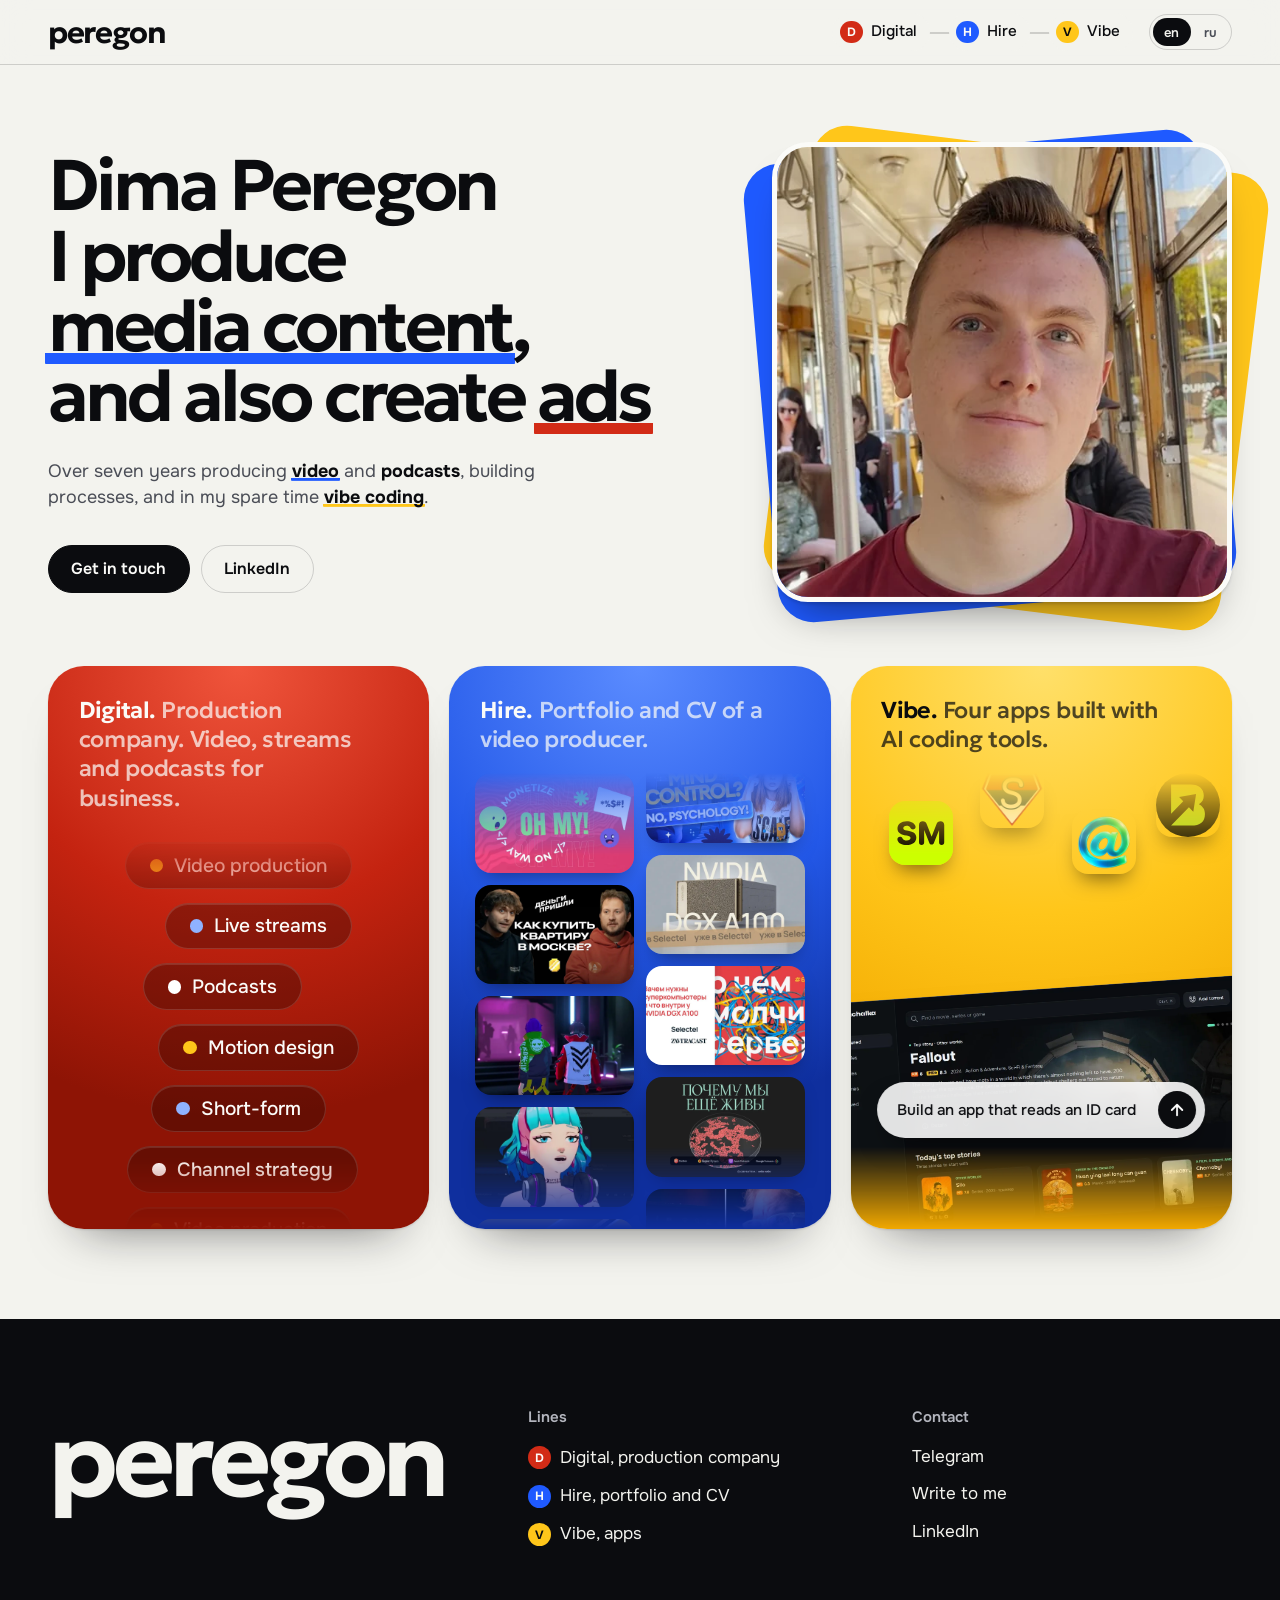
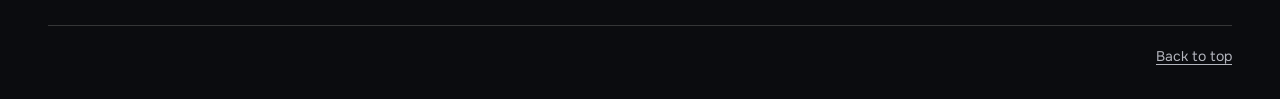
==== commit e05fd20a: "Home: link 'video' in subtitle to Hire AdTech section Co-Authored-By: Claude Sonnet 5.5 <noreply@ant" ====
--- a/index.html
+++ b/index.html
@@ -13,8 +13,8 @@
 <meta name="theme-color" content="#F4F4F0">
 <link rel="icon" href="/favicon.svg" type="image/svg+xml">
 <link rel="preload" href="/assets/fonts/geologica-latin-wght-normal.woff2" as="font" type="font/woff2" crossorigin>
-<link rel="stylesheet" href="/assets/css/site.css?v=4">
-<link rel="stylesheet" href="/assets/css/home.css?v=4">
+<link rel="stylesheet" href="/assets/css/site.css?v=5">
+<link rel="stylesheet" href="/assets/css/home.css?v=5">
 </head>
 <body class="page-home">
 <header class="site-header" id="top">
@@ -37,7 +37,7 @@
     <div class="wrap hero-grid">
       <div class="hero-copy">
         <h1 data-i18n="h.h1"><span class="h1-name">Dima Peregon</span>I produce <a class="to-h" href="/hire">media content</a>,<br>and also create <a class="to-d" href="/digital">ads</a></h1>
-        <p class="hero-sub" data-i18n="h.about">Over seven years producing <b>video</b> and <b>podcasts</b>, building processes, and in my spare time <a class="to-v" href="/vibe"><b>vibe coding</b></a>.</p>
+        <p class="hero-sub" data-i18n="h.about">Over seven years producing <a class="to-h" href="/hire#adtech"><b>video</b></a> and <b>podcasts</b>, building processes, and in my spare time <a class="to-v" href="/vibe"><b>vibe coding</b></a>.</p>
         <div class="btn-row">
           <a class="btn" href="mailto:peregond@icloud.com" data-i18n="h.mail">Get in touch</a>
           <a class="btn btn-ghost" href="https://www.linkedin.com/in/peregond/" rel="noopener">LinkedIn</a>
@@ -115,7 +115,7 @@
   'h.lines': 'Линии',
   'h.alt': 'Дмитрий Перегон',
   'h.mail': 'Написать',
-  'h.about': 'Более семи лет продюсирую <b>видео</b>, <b>подкасты</b>, умею выстраивать процессы, а в свободное время <a class="to-v" href="/vibe"><b>вайбкожу</b></a>.',
+  'h.about': 'Более семи лет продюсирую <a class="to-h" href="/hire#adtech"><b>видео</b></a>, <b>подкасты</b>, умею выстраивать процессы, а в свободное время <a class="to-v" href="/vibe"><b>вайбкожу</b></a>.',
   'h.d': 'Продакшен-компания. Видео, эфиры и подкасты для бизнеса.',
   'h.h': 'Портфолио и резюме видеопродюсера.',
   'h.v': 'Четыре приложения, собранные с помощью ИИ.',
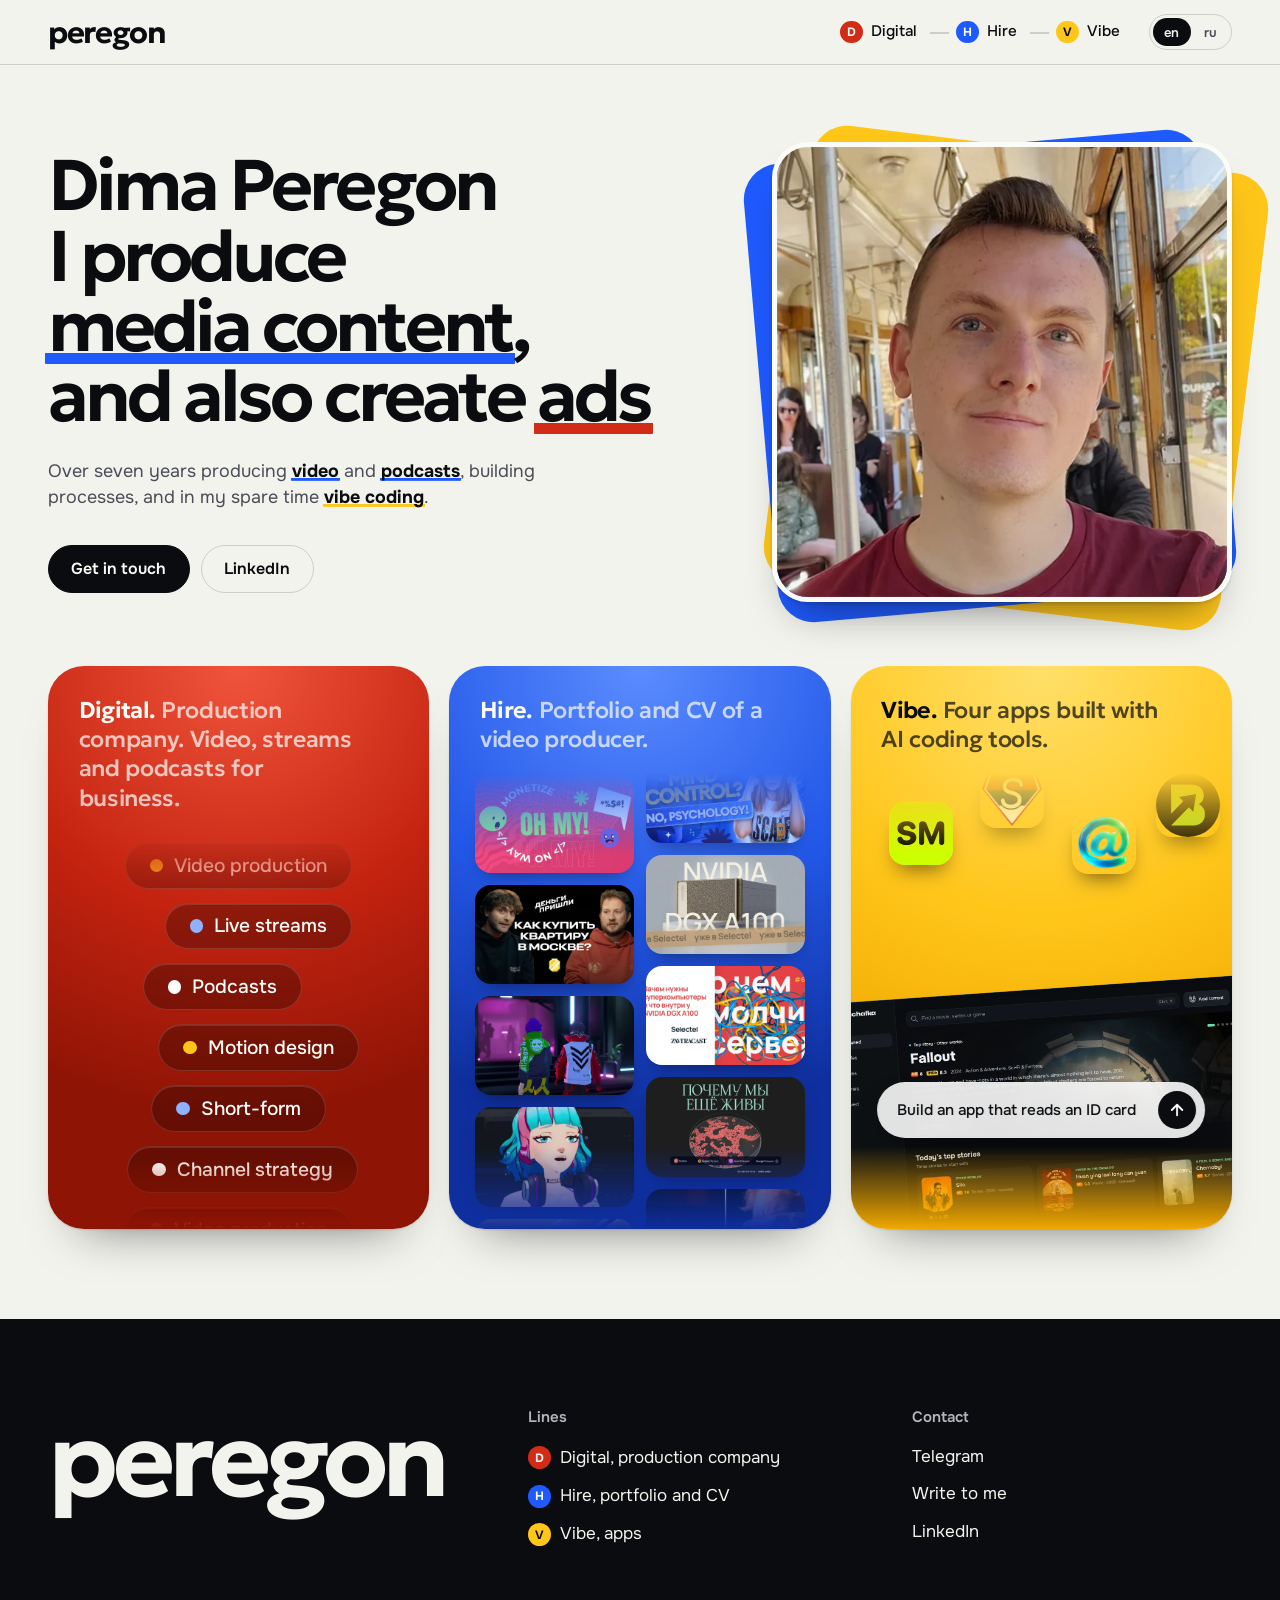
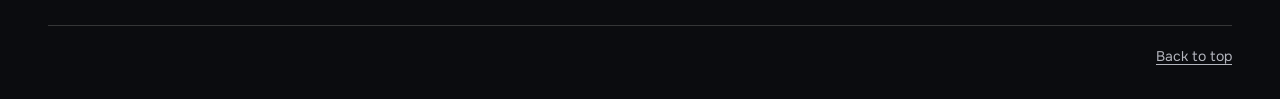
==== commit f94a4ef1: "Home: link 'podcasts' in subtitle to Hire podcasts section Co-Authored-By: Claude Sonnet 5.5 <norepl" ====
--- a/index.html
+++ b/index.html
@@ -13,8 +13,8 @@
 <meta name="theme-color" content="#F4F4F0">
 <link rel="icon" href="/favicon.svg" type="image/svg+xml">
 <link rel="preload" href="/assets/fonts/geologica-latin-wght-normal.woff2" as="font" type="font/woff2" crossorigin>
-<link rel="stylesheet" href="/assets/css/site.css?v=5">
-<link rel="stylesheet" href="/assets/css/home.css?v=5">
+<link rel="stylesheet" href="/assets/css/site.css?v=6">
+<link rel="stylesheet" href="/assets/css/home.css?v=6">
 </head>
 <body class="page-home">
 <header class="site-header" id="top">
@@ -37,7 +37,7 @@
     <div class="wrap hero-grid">
       <div class="hero-copy">
         <h1 data-i18n="h.h1"><span class="h1-name">Dima Peregon</span>I produce <a class="to-h" href="/hire">media content</a>,<br>and also create <a class="to-d" href="/digital">ads</a></h1>
-        <p class="hero-sub" data-i18n="h.about">Over seven years producing <a class="to-h" href="/hire#adtech"><b>video</b></a> and <b>podcasts</b>, building processes, and in my spare time <a class="to-v" href="/vibe"><b>vibe coding</b></a>.</p>
+        <p class="hero-sub" data-i18n="h.about">Over seven years producing <a class="to-h" href="/hire#adtech"><b>video</b></a> and <a class="to-h" href="/hire#podcasts"><b>podcasts</b></a>, building processes, and in my spare time <a class="to-v" href="/vibe"><b>vibe coding</b></a>.</p>
         <div class="btn-row">
           <a class="btn" href="mailto:peregond@icloud.com" data-i18n="h.mail">Get in touch</a>
           <a class="btn btn-ghost" href="https://www.linkedin.com/in/peregond/" rel="noopener">LinkedIn</a>
@@ -115,7 +115,7 @@
   'h.lines': 'Линии',
   'h.alt': 'Дмитрий Перегон',
   'h.mail': 'Написать',
-  'h.about': 'Более семи лет продюсирую <a class="to-h" href="/hire#adtech"><b>видео</b></a>, <b>подкасты</b>, умею выстраивать процессы, а в свободное время <a class="to-v" href="/vibe"><b>вайбкожу</b></a>.',
+  'h.about': 'Более семи лет продюсирую <a class="to-h" href="/hire#adtech"><b>видео</b></a>, <a class="to-h" href="/hire#podcasts"><b>подкасты</b></a>, умею выстраивать процессы, а в свободное время <a class="to-v" href="/vibe"><b>вайбкожу</b></a>.',
   'h.d': 'Продакшен-компания. Видео, эфиры и подкасты для бизнеса.',
   'h.h': 'Портфолио и резюме видеопродюсера.',
   'h.v': 'Четыре приложения, собранные с помощью ИИ.',
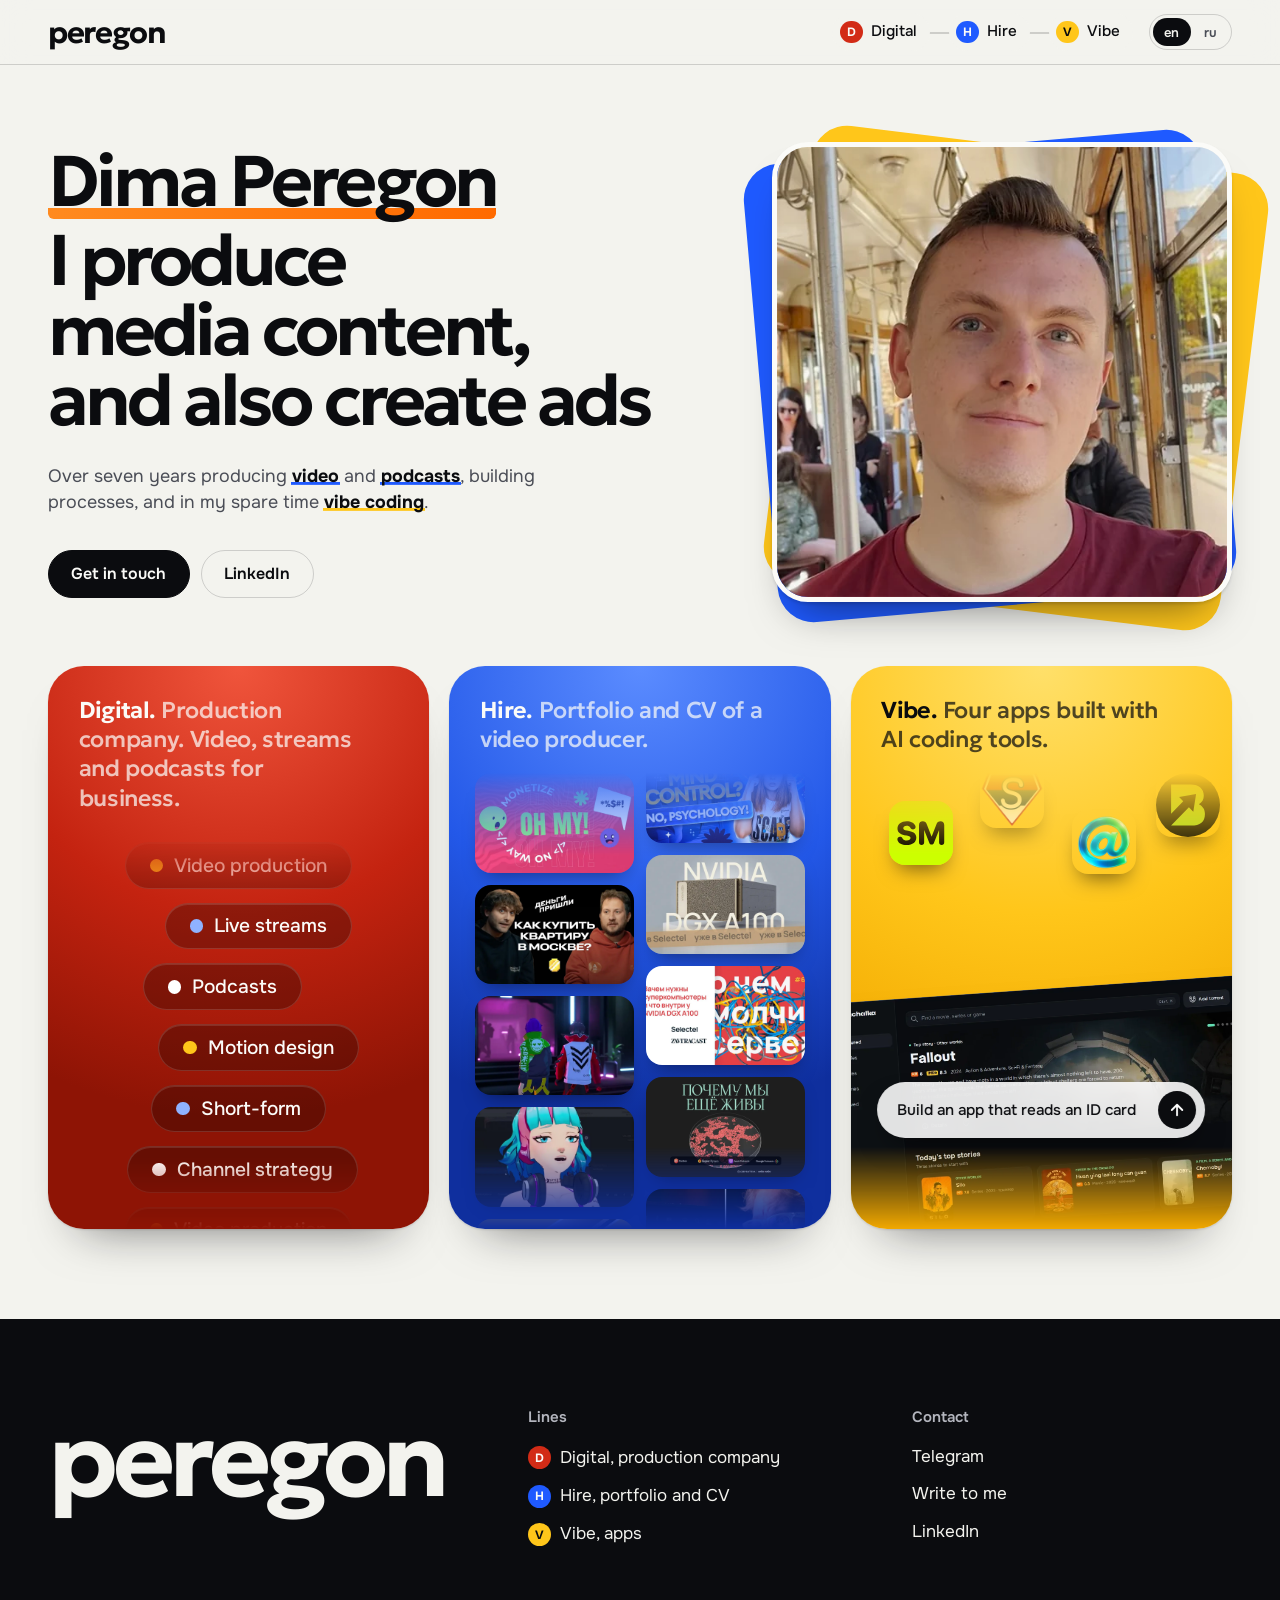
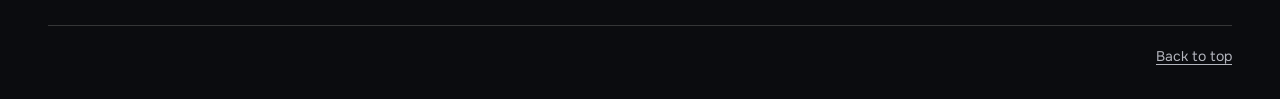
==== commit 5bcc80d8: "Home: orange underline under the name only; headline words no longer links Co-Authored-By: Claude So" ====
--- a/index.html
+++ b/index.html
@@ -13,8 +13,8 @@
 <meta name="theme-color" content="#F4F4F0">
 <link rel="icon" href="/favicon.svg" type="image/svg+xml">
 <link rel="preload" href="/assets/fonts/geologica-latin-wght-normal.woff2" as="font" type="font/woff2" crossorigin>
-<link rel="stylesheet" href="/assets/css/site.css?v=6">
-<link rel="stylesheet" href="/assets/css/home.css?v=6">
+<link rel="stylesheet" href="/assets/css/site.css?v=7">
+<link rel="stylesheet" href="/assets/css/home.css?v=7">
 </head>
 <body class="page-home">
 <header class="site-header" id="top">
@@ -36,7 +36,7 @@
   <section class="home-hero">
     <div class="wrap hero-grid">
       <div class="hero-copy">
-        <h1 data-i18n="h.h1"><span class="h1-name">Dima Peregon</span>I produce <a class="to-h" href="/hire">media content</a>,<br>and also create <a class="to-d" href="/digital">ads</a></h1>
+        <h1 data-i18n="h.h1"><span class="h1-name">Dima Peregon</span>I produce media content,<br>and also create ads</h1>
         <p class="hero-sub" data-i18n="h.about">Over seven years producing <a class="to-h" href="/hire#adtech"><b>video</b></a> and <a class="to-h" href="/hire#podcasts"><b>podcasts</b></a>, building processes, and in my spare time <a class="to-v" href="/vibe"><b>vibe coding</b></a>.</p>
         <div class="btn-row">
           <a class="btn" href="mailto:peregond@icloud.com" data-i18n="h.mail">Get in touch</a>
@@ -111,7 +111,7 @@
 <script>
 window.I18N_RU = {
   'title': 'Дмитрий Перегон',
-  'h.h1': '<span class="h1-name">Дима Перегон</span>Продюсирую <a class="to-h" href="/hire">медиаконтент</a>,<br>а также создаю <a class="to-d" href="/digital">рекламу</a>',
+  'h.h1': '<span class="h1-name">Дима Перегон</span>Продюсирую медиаконтент,<br>а также создаю рекламу',
   'h.lines': 'Линии',
   'h.alt': 'Дмитрий Перегон',
   'h.mail': 'Написать',
--- a/assets/css/home.css
+++ b/assets/css/home.css
@@ -10,7 +10,7 @@
 .hero-grid{display:grid;grid-template-columns:minmax(0,1.15fr) minmax(0,.85fr);gap:clamp(24px,4vw,64px);align-items:center}
 .page-home .home-hero h1{font-size:clamp(2.2rem,5.6vw,5rem);font-weight:600;line-height:.98;letter-spacing:-.055em;max-width:none}
 html[lang="ru"] .page-home .home-hero h1{font-size:clamp(2rem,4.9vw,4.4rem)}
-.h1-name{display:block}
+.h1-name{display:table;padding-bottom:.04em;background:linear-gradient(90deg,#ff8a1f,#ff6a00) 0 100%/100% .16em no-repeat;border-radius:.08em;margin-bottom:.08em}
 /* each word wears its line colour as a highlighter stroke */
 .page-home .home-hero h1 a,.page-home .home-hero .hero-sub a{text-decoration:none;padding:0 .04em;margin:0 -.04em;border-radius:.12em;
   background:linear-gradient(var(--c),var(--c)) 0 92%/100% .16em no-repeat;transition:background-size .3s var(--ease),color .25s}
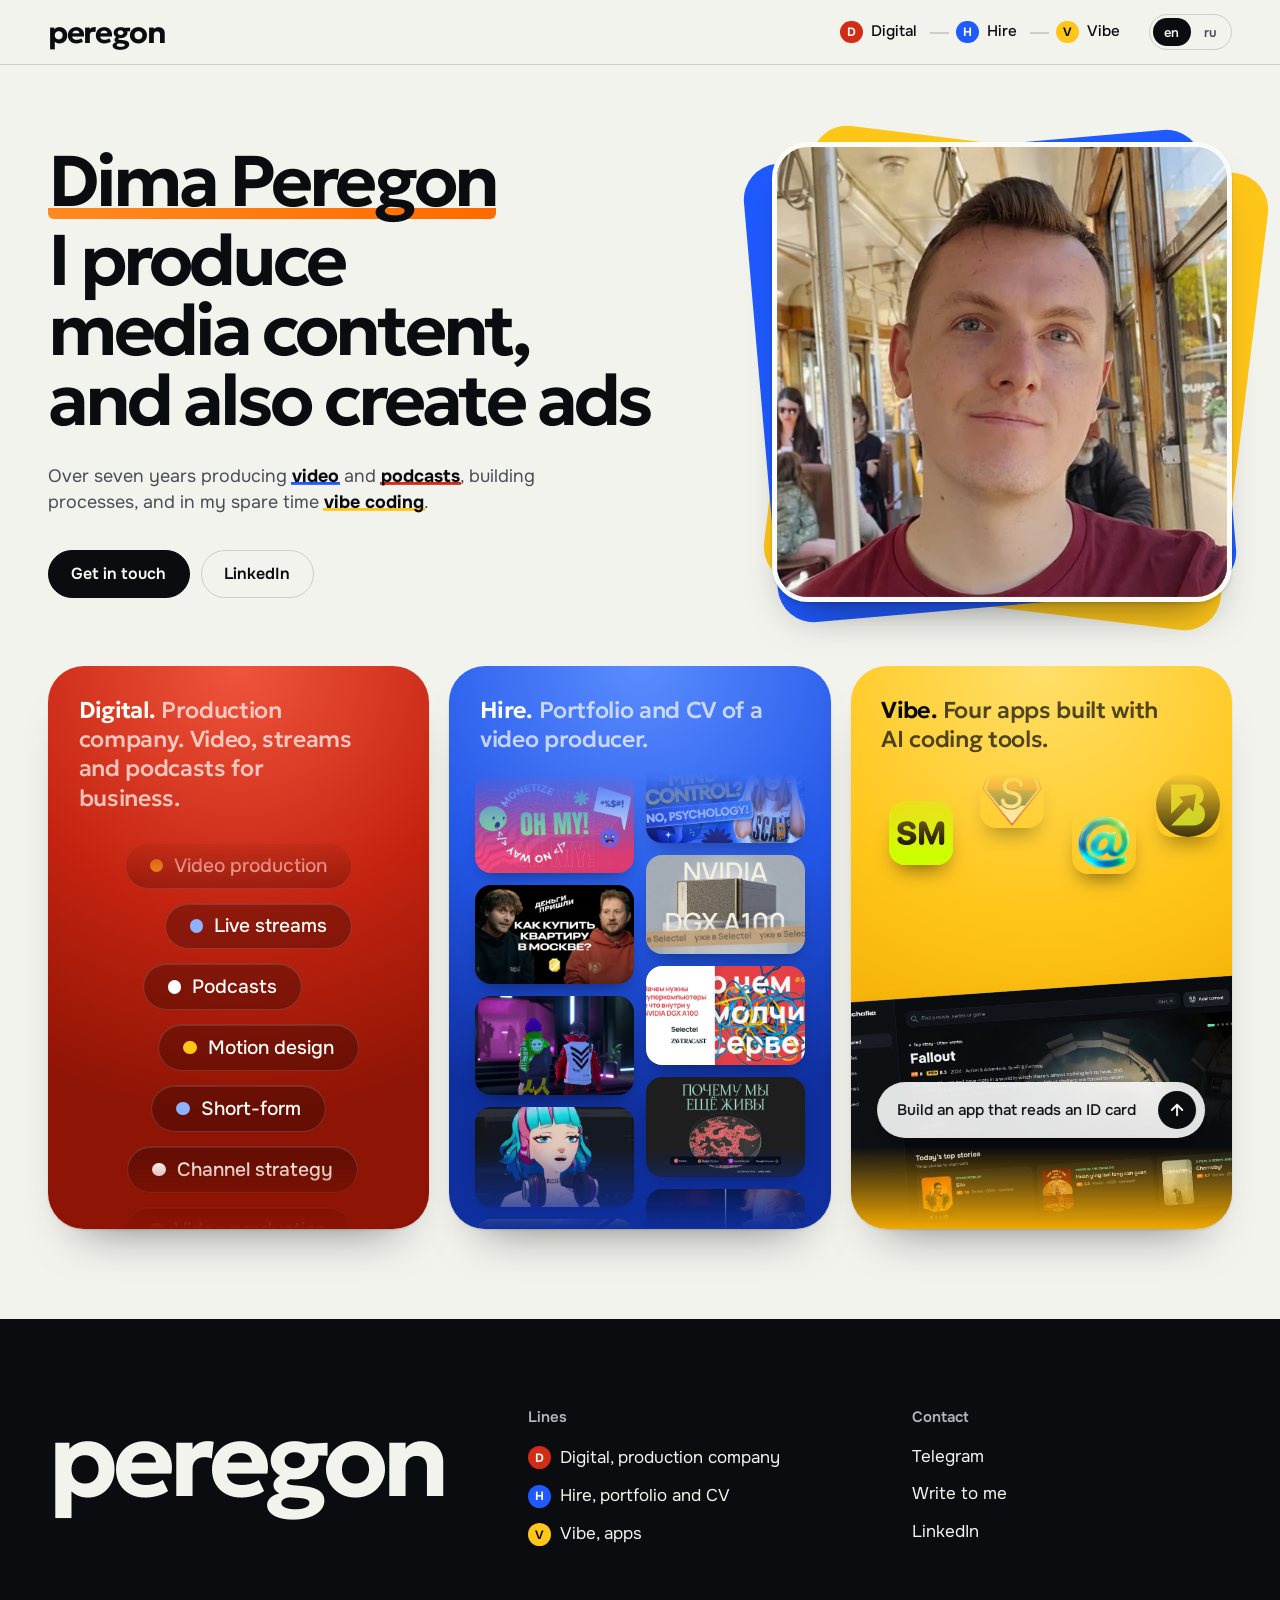
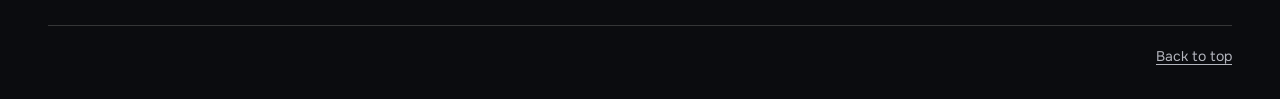
==== commit 9c8ee0c5: "Home: podcasts link underlined in Digital red Co-Authored-By: Claude Sonnet 5.5 <noreply@anthropic.c" ====
--- a/index.html
+++ b/index.html
@@ -13,8 +13,8 @@
 <meta name="theme-color" content="#F4F4F0">
 <link rel="icon" href="/favicon.svg" type="image/svg+xml">
 <link rel="preload" href="/assets/fonts/geologica-latin-wght-normal.woff2" as="font" type="font/woff2" crossorigin>
-<link rel="stylesheet" href="/assets/css/site.css?v=7">
-<link rel="stylesheet" href="/assets/css/home.css?v=7">
+<link rel="stylesheet" href="/assets/css/site.css?v=8">
+<link rel="stylesheet" href="/assets/css/home.css?v=8">
 </head>
 <body class="page-home">
 <header class="site-header" id="top">
@@ -37,7 +37,7 @@
     <div class="wrap hero-grid">
       <div class="hero-copy">
         <h1 data-i18n="h.h1"><span class="h1-name">Dima Peregon</span>I produce media content,<br>and also create ads</h1>
-        <p class="hero-sub" data-i18n="h.about">Over seven years producing <a class="to-h" href="/hire#adtech"><b>video</b></a> and <a class="to-h" href="/hire#podcasts"><b>podcasts</b></a>, building processes, and in my spare time <a class="to-v" href="/vibe"><b>vibe coding</b></a>.</p>
+        <p class="hero-sub" data-i18n="h.about">Over seven years producing <a class="to-h" href="/hire#adtech"><b>video</b></a> and <a class="to-d" href="/hire#podcasts"><b>podcasts</b></a>, building processes, and in my spare time <a class="to-v" href="/vibe"><b>vibe coding</b></a>.</p>
         <div class="btn-row">
           <a class="btn" href="mailto:peregond@icloud.com" data-i18n="h.mail">Get in touch</a>
           <a class="btn btn-ghost" href="https://www.linkedin.com/in/peregond/" rel="noopener">LinkedIn</a>
@@ -115,7 +115,7 @@
   'h.lines': 'Линии',
   'h.alt': 'Дмитрий Перегон',
   'h.mail': 'Написать',
-  'h.about': 'Более семи лет продюсирую <a class="to-h" href="/hire#adtech"><b>видео</b></a>, <a class="to-h" href="/hire#podcasts"><b>подкасты</b></a>, умею выстраивать процессы, а в свободное время <a class="to-v" href="/vibe"><b>вайбкожу</b></a>.',
+  'h.about': 'Более семи лет продюсирую <a class="to-h" href="/hire#adtech"><b>видео</b></a>, <a class="to-d" href="/hire#podcasts"><b>подкасты</b></a>, умею выстраивать процессы, а в свободное время <a class="to-v" href="/vibe"><b>вайбкожу</b></a>.',
   'h.d': 'Продакшен-компания. Видео, эфиры и подкасты для бизнеса.',
   'h.h': 'Портфолио и резюме видеопродюсера.',
   'h.v': 'Четыре приложения, собранные с помощью ИИ.',
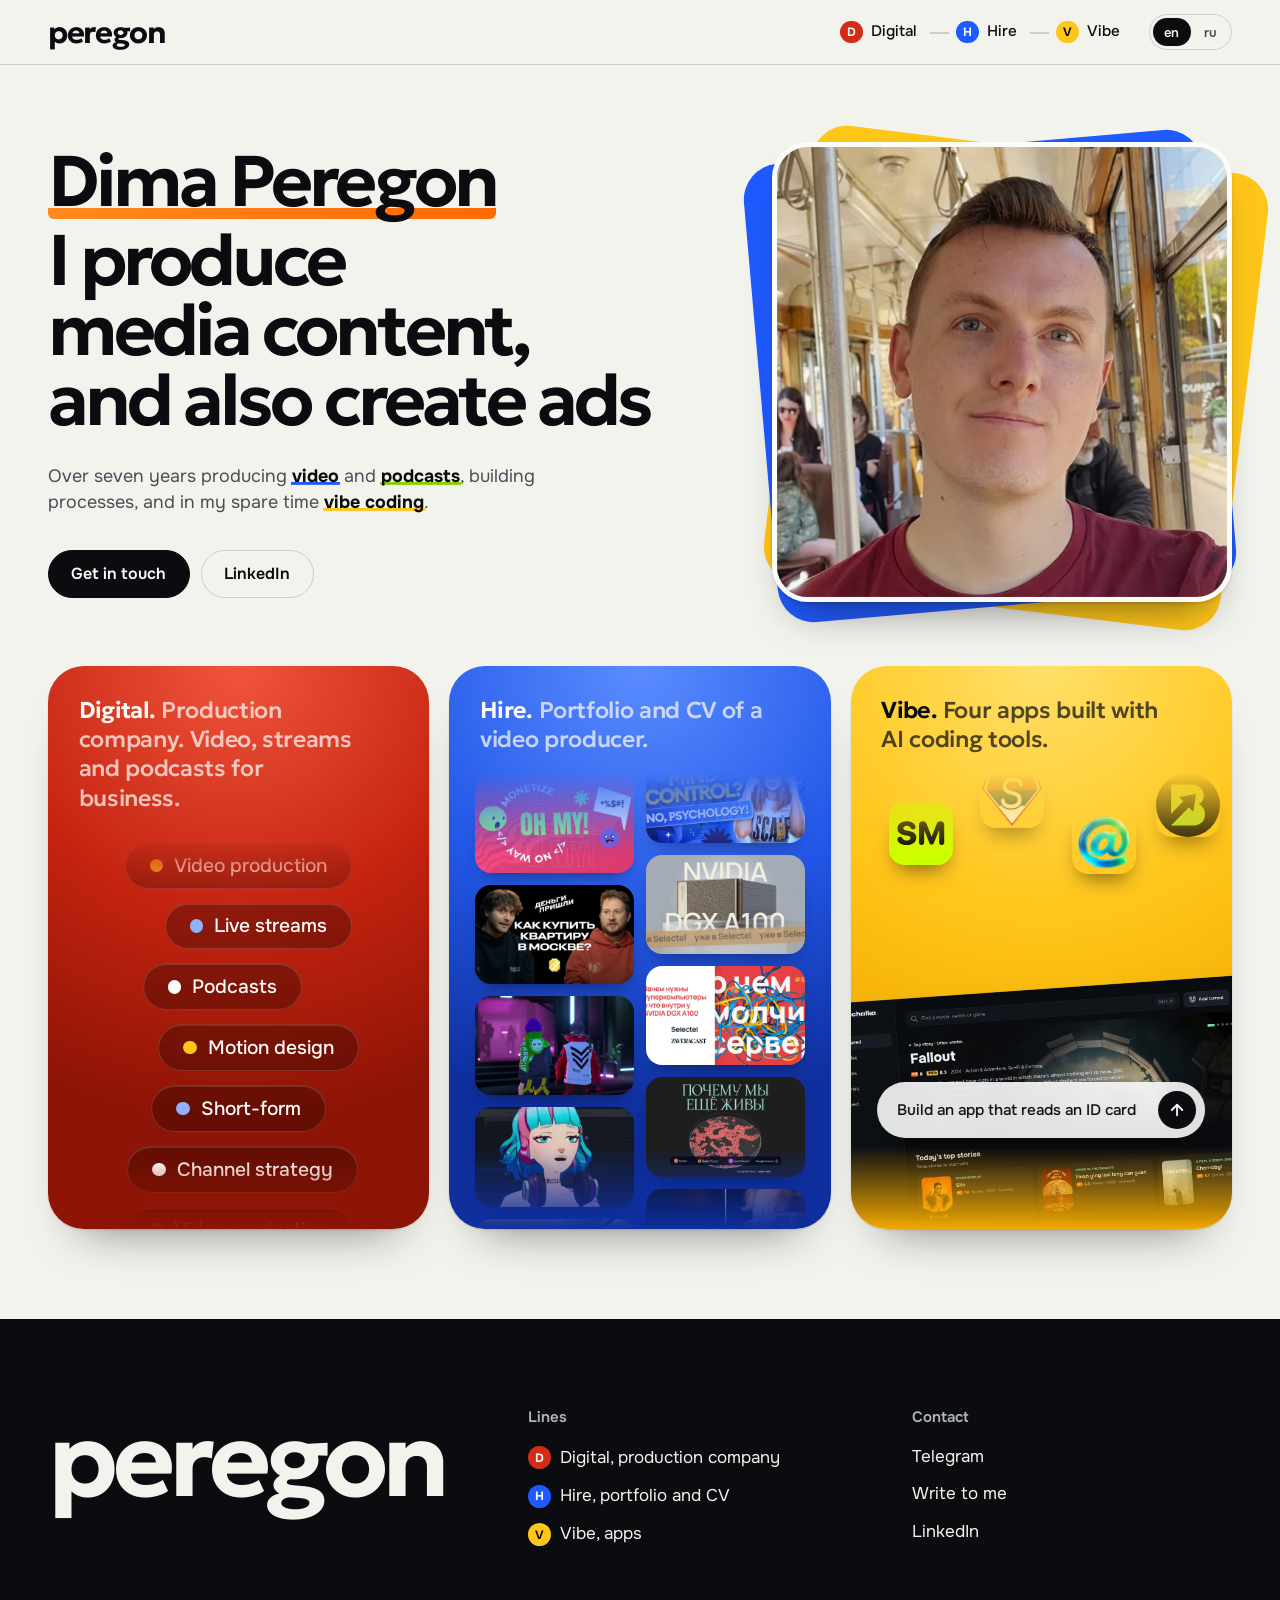
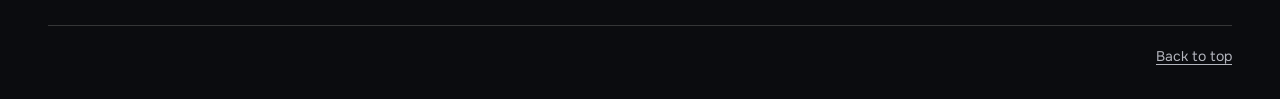
==== commit 77b216a3: "Home: podcasts link underlined in brat green Co-Authored-By: Claude Sonnet 5.5 <noreply@anthropic.co" ====
--- a/index.html
+++ b/index.html
@@ -13,8 +13,8 @@
 <meta name="theme-color" content="#F4F4F0">
 <link rel="icon" href="/favicon.svg" type="image/svg+xml">
 <link rel="preload" href="/assets/fonts/geologica-latin-wght-normal.woff2" as="font" type="font/woff2" crossorigin>
-<link rel="stylesheet" href="/assets/css/site.css?v=8">
-<link rel="stylesheet" href="/assets/css/home.css?v=8">
+<link rel="stylesheet" href="/assets/css/site.css?v=9">
+<link rel="stylesheet" href="/assets/css/home.css?v=9">
 </head>
 <body class="page-home">
 <header class="site-header" id="top">
@@ -37,7 +37,7 @@
     <div class="wrap hero-grid">
       <div class="hero-copy">
         <h1 data-i18n="h.h1"><span class="h1-name">Dima Peregon</span>I produce media content,<br>and also create ads</h1>
-        <p class="hero-sub" data-i18n="h.about">Over seven years producing <a class="to-h" href="/hire#adtech"><b>video</b></a> and <a class="to-d" href="/hire#podcasts"><b>podcasts</b></a>, building processes, and in my spare time <a class="to-v" href="/vibe"><b>vibe coding</b></a>.</p>
+        <p class="hero-sub" data-i18n="h.about">Over seven years producing <a class="to-h" href="/hire#adtech"><b>video</b></a> and <a class="to-p" href="/hire#podcasts"><b>podcasts</b></a>, building processes, and in my spare time <a class="to-v" href="/vibe"><b>vibe coding</b></a>.</p>
         <div class="btn-row">
           <a class="btn" href="mailto:peregond@icloud.com" data-i18n="h.mail">Get in touch</a>
           <a class="btn btn-ghost" href="https://www.linkedin.com/in/peregond/" rel="noopener">LinkedIn</a>
@@ -115,7 +115,7 @@
   'h.lines': 'Линии',
   'h.alt': 'Дмитрий Перегон',
   'h.mail': 'Написать',
-  'h.about': 'Более семи лет продюсирую <a class="to-h" href="/hire#adtech"><b>видео</b></a>, <a class="to-d" href="/hire#podcasts"><b>подкасты</b></a>, умею выстраивать процессы, а в свободное время <a class="to-v" href="/vibe"><b>вайбкожу</b></a>.',
+  'h.about': 'Более семи лет продюсирую <a class="to-h" href="/hire#adtech"><b>видео</b></a>, <a class="to-p" href="/hire#podcasts"><b>подкасты</b></a>, умею выстраивать процессы, а в свободное время <a class="to-v" href="/vibe"><b>вайбкожу</b></a>.',
   'h.d': 'Продакшен-компания. Видео, эфиры и подкасты для бизнеса.',
   'h.h': 'Портфолио и резюме видеопродюсера.',
   'h.v': 'Четыре приложения, собранные с помощью ИИ.',
--- a/assets/css/home.css
+++ b/assets/css/home.css
@@ -98,3 +98,5 @@
 .ac-text h2::after{content:"."}
 
 .hero-sub b{font-weight:700;color:var(--ink)}
+.page-home .home-hero .to-p{--c:#8ACE00}
+.page-home .home-hero .to-p:hover{color:var(--ink)}
